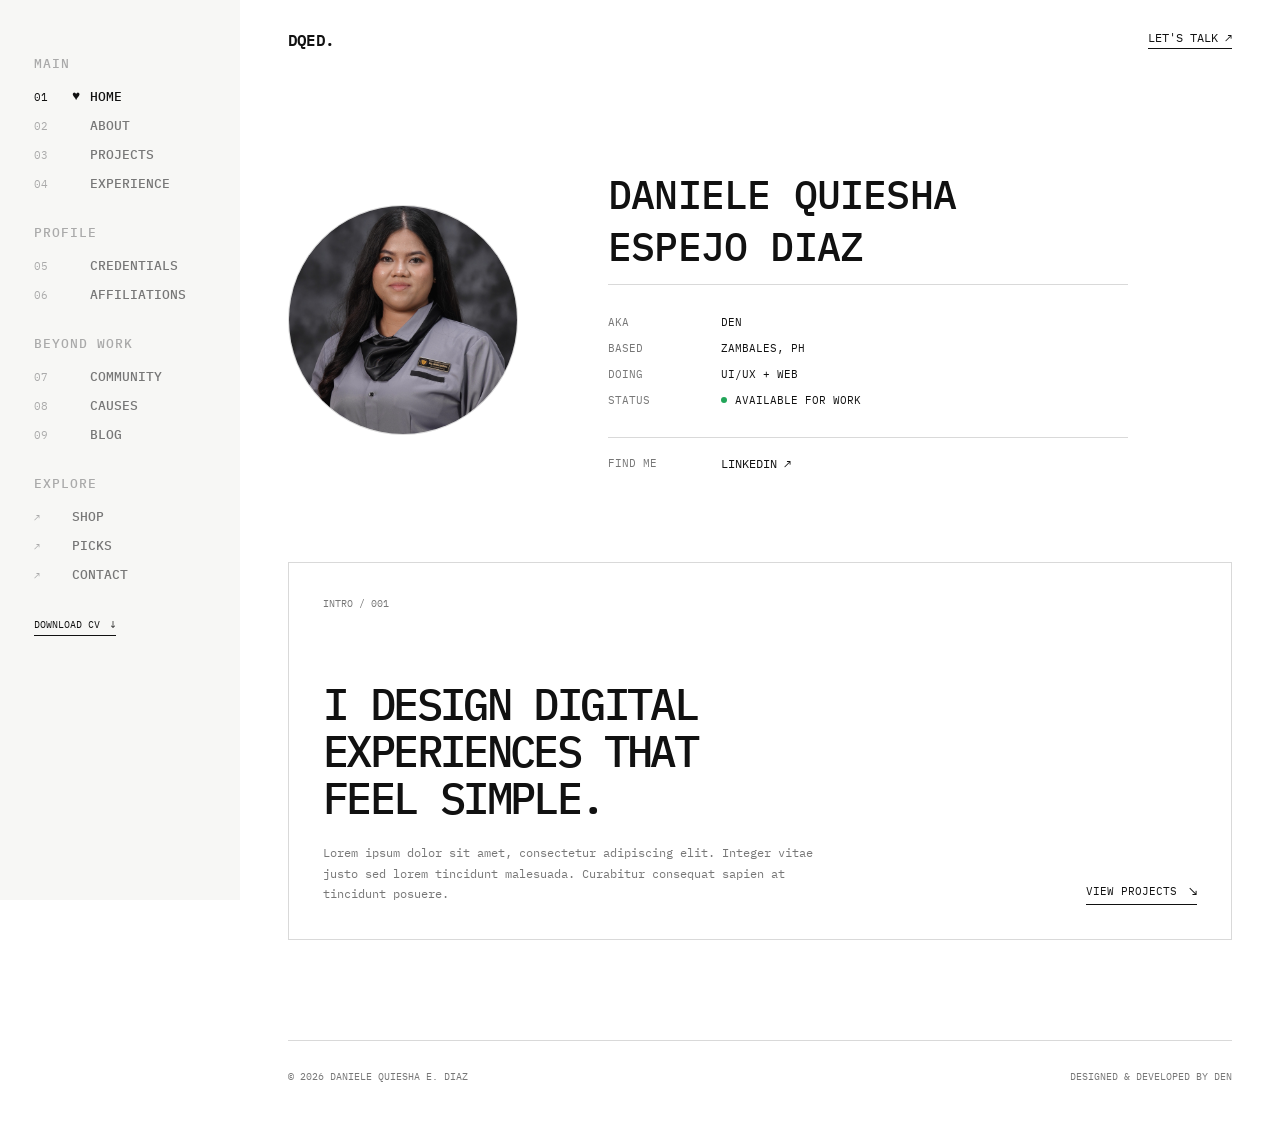
==== index.html @ 9a155a20 "Add new pages, files, and update about/index/style" ====
<!DOCTYPE html>
<html lang="en">
<head>
  <meta charset="UTF-8">
  <meta name="viewport" content="width=device-width, initial-scale=1.0">

  <meta
    name="description"
    content="Portfolio of Daniele Quiesha E. Diaz, UI/UX Designer and Web Developer."
  >

  <title>Daniele Quiesha E. Diaz | Portfolio</title>
  
  <link rel="preconnect" href="https://fonts.googleapis.com">
  <link rel="preconnect" href="https://fonts.gstatic.com" crossorigin>

  <link
    href="https://fonts.googleapis.com/css2?family=IBM+Plex+Mono:wght@400;500;600&display=swap"
    rel="stylesheet"
  >

  <link rel="stylesheet" href="style.css">
</head>

<body>

  <div class="portfolio-layout">

    <!--Sidebar-->

   <aside class="sidebar" id="sidebar">   

      <nav class="sidebar-nav">

  <!-- MAIN -->
  <div class="nav-group">

    <span class="nav-group-title">MAIN</span>

    <a href="index.html" class="sidebar-link active">
      <span class="nav-number">01</span>
      <span class="nav-line"></span>
      <span class="nav-label">HOME</span>
    </a>

    <a href="about.html" class="sidebar-link">
      <span class="nav-number">02</span>
      <span class="nav-line"></span>
      <span class="nav-label">ABOUT</span>
    </a>

    <a href="projects.html" class="sidebar-link">
      <span class="nav-number">03</span>
      <span class="nav-line"></span>
      <span class="nav-label">PROJECTS</span>
    </a>

    <a href="experience.html" class="sidebar-link">
      <span class="nav-number">04</span>
      <span class="nav-line"></span>
      <span class="nav-label">EXPERIENCE</span>
    </a>

  </div>

  <!-- PROFILE -->
  <div class="nav-group">

    <span class="nav-group-title">PROFILE</span>

    <a href="credentials.html" class="sidebar-link">
      <span class="nav-number">05</span>
      <span class="nav-line"></span>
      <span class="nav-label">CREDENTIALS</span>
    </a>

    <a href="affiliations.html" class="sidebar-link">
      <span class="nav-number">06</span>
      <span class="nav-line"></span>
      <span class="nav-label">AFFILIATIONS</span>
    </a>

  </div>


  <!-- BEYOND WORK -->
  <div class="nav-group">

    <span class="nav-group-title">BEYOND WORK</span>

    <a href="community.html" class="sidebar-link">
      <span class="nav-number">07</span>
      <span class="nav-line"></span>
      <span class="nav-label">COMMUNITY</span>
    </a>

    <a href="causes.html" class="sidebar-link">
      <span class="nav-number">08</span>
      <span class="nav-line"></span>
      <span class="nav-label">CAUSES</span>
    </a>

    <a href="blog.html" class="sidebar-link">
      <span class="nav-number">09</span>
      <span class="nav-line"></span>
      <span class="nav-label">BLOG</span>
    </a>

  </div>


  <!-- EXPLORE -->
  <div class="nav-group">

    <span class="nav-group-title">EXPLORE</span>

    <a href="shop.html" class="sidebar-link explore-link">
      <span class="nav-arrow">↗</span>
      <span class="nav-label">SHOP</span>
    </a>

    <a href="#" class="sidebar-link explore-link">
      <span class="nav-arrow">↗</span>
      <span class="nav-label">PICKS</span>
    </a>

    <a href="contact.html" class="sidebar-link explore-link">
      <span class="nav-arrow">↗</span>
      <span class="nav-label">CONTACT</span>
    </a>

  </div>

</nav>
      <!-- DOWNLOAD CV BUTTON -->

      <a
  href="files/daniele-diaz-cv.pdf"
  class="sidebar-cv-button"
  download
>
  DOWNLOAD CV
  <span aria-hidden="true">↓</span>
</a>


    </aside>

<!--Main Area-->

    <div class="main-area">

<!--Topbar-->

      <header class="topbar">

  <a href="index.html" class="brand">
    DQED.
  </a>

  <div class="topbar-actions">

    <button
      class="menu-button"
      type="button"
      aria-expanded="false"
      aria-controls="sidebar"
    >
      MENU
    </button>

    <a href="contact.html" class="topbar-cta">
      LET'S TALK ↗
    </a>

  </div>

</header>

<!--Page COntent-->
      <main class="page-content">

<!--Profile Section-->

        <section class="profile-section">


          <!-- PHOTO -->

          <div class="profile-photo">
            <img
              src="./images/displayPhoto.JPG"
              alt="Portrait of Daniele Quiesha E. Diaz"
            >
          </div>


          <!-- INFORMATION -->

          <div class="profile-info">

            <h1 class="profile-name">
              DANIELE QUIESHA <br>
              ESPEJO DIAZ
            </h1>


            <div class="info-list">

              <div class="info-row">
                <span class="info-label">AKA</span>
                <span class="info-value">DEN</span>
              </div>

              <div class="info-row">
                <span class="info-label">BASED</span>
                <span class="info-value">ZAMBALES, PH</span>
              </div>

              <div class="info-row">
                <span class="info-label">DOING</span>
                <span class="info-value">UI/UX + WEB</span>
              </div>

              <div class="info-row">
                <span class="info-label">STATUS</span>

                <span class="info-value status">
                  <span class="status-dot"></span>
                  AVAILABLE FOR WORK
                </span>
              </div>

            </div>


            <!-- SOCIAL -->

            <div class="social-row">

              <span class="info-label">
                FIND ME
              </span>

              <a
                href="#"
                class="social-link"
                target="_blank"
                rel="noopener noreferrer"
              >
                LINKEDIN ↗
              </a>

            </div>

          </div>

        </section>


<!--Main Info COntent-->

        <section class="content-card">

          <span class="content-label">
            INTRO / 001
          </span>

          <div class="intro-content">

            <h2 class="intro-heading">
              I DESIGN DIGITAL<br>
              EXPERIENCES THAT<br>
              FEEL SIMPLE.
            </h2>

            <p class="intro-description">
              Lorem ipsum dolor sit amet, consectetur adipiscing elit.
              Integer vitae justo sed lorem tincidunt malesuada.
              Curabitur consequat sapien at tincidunt posuere.
            </p>

          </div>

          <a href="#" class="intro-link">
            VIEW PROJECTS
            <span class="intro-arrow">↘</span>
          </a>

        </section>

      </main>

<!--Footer-->

      <footer class="site-footer">

        <p>
          © <span id="year"></span>
          DANIELE QUIESHA E. DIAZ
        </p>

        <p>
          DESIGNED &amp; DEVELOPED BY DEN
        </p>

      </footer>

    </div>

  </div>

  <script src="script.js"></script>

</body>
</html>
---- style.css ----
* {
  margin: 0;
  padding: 0;
  box-sizing: border-box;
}

html {
  scroll-behavior: smooth;
}

body {
  min-height: 100vh;

  font-family: "IBM Plex Mono", monospace;

  background: #ffffff;
  color: #111111;
}

a {
  color: inherit;
  text-decoration: none;
}

img {
  display: block;
  max-width: 100%;
}


/* =========================
   VARIABLES
========================= */

:root {
  --bg: #ffffff;
  --sidebar-bg: #f7f7f5;

  --text: #111111;
  --muted: #777777;

  --line: #d9d9d9;
  --soft: #f5f5f5;

  --status-green: #22a559;

  --sidebar-width: 240px;
  --topbar-height: 78px;
}

/* =========================
   MAIN LAYOUT
========================= */

.portfolio-layout {
  min-height: 100vh;

  display: grid;

  grid-template-columns:
    var(--sidebar-width)
    minmax(0, 1fr);
}


/* =========================
   SIDEBAR
========================= */

.sidebar {
  position: fixed;

  top: 0;
  left: 0;

  width: var(--sidebar-width);
  height: 100vh;

  padding: 55px 34px;

  background: var(--sidebar-bg);
  border-right: 0;

  overflow-y: auto;
}


/* =========================
   SIDEBAR NAV
========================= */

.sidebar-nav {
  width: 100%;

  display: flex;
  flex-direction: column;

  gap: 32px;
}


/* =========================
   NAV GROUPS
========================= */

.nav-group {
  display: flex;
  flex-direction: column;

  gap: 12px;
}

.nav-group-title {
  margin-bottom: 4px;

  font-size: 0.80rem;
  font-weight: 500;

  color: #aaaaaa;

  letter-spacing: 0.08em;
}


/* =========================
   EXPLORE LINKS
========================= */

.explore-link {
  grid-template-columns: 28px 1fr;
}

.explore-link:hover {
  grid-template-columns: 28px 1fr;
}

.nav-arrow {
  font-size: 0.65rem;

  color: #aaaaaa;

  transition:
    color 0.2s ease,
    transform 0.2s ease;
}

.explore-link:hover .nav-arrow {
  color: var(--text);

  transform: translate(2px, -2px);
}


.sidebar-link {
  display: grid;
  grid-template-columns: 28px 8px 1fr;
  align-items: center;
  gap: 10px;

  font-size: 0.72rem;
  color: var(--muted);

  transition:
    color 0.25s ease,
    grid-template-columns 0.25s ease;
}

.nav-label {
  font-size: 0.80rem;
  font-weight: 500;
}


.nav-number {
  font-size: 0.70rem;

  color: #aaaaaa;
}


.nav-line {
  width: 8px;
  height: 8px;

  display: flex;
  align-items: center;
  justify-content: center;

  color: transparent;

  transform: none;

  transition:
    color 0.2s ease,
    transform 0.2s ease;
}

.nav-line::before {
  content: "♥";

  font-size: 0.55rem;
  line-height: 1;
  transform: translateY(-1px);
}

.sidebar-link:hover,
.sidebar-link.active {
  color: var(--text);
}


.sidebar-link:hover,
.sidebar-link.active {
  grid-template-columns:
    28px
    8px
    1fr;
}


.sidebar-link:hover .nav-line,
.sidebar-link.active .nav-line {
  width: 8px;

  color: var(--text);
  background: transparent;

  transform: scale(1.525);
}


.sidebar-link.active .nav-number {
  color: var(--text);
}


/* =========================
   MAIN AREA
========================= */

.main-area {
  grid-column: 2;

  min-width: 0;
}


/* =========================
   TOP BAR
========================= */

.topbar {
  position: sticky;

  top: 0;
  z-index: 100;

  height: var(--topbar-height);

  display: flex;

  align-items: center;
  justify-content: space-between;

  padding: 0 48px;

  background: rgba(255, 255, 255, 0.96);

  border-bottom: 0;

  backdrop-filter: blur(10px);
}


/* =========================
   BRAND
========================= */

.brand {
  font-size: 1rem;

  font-weight: 600;

  letter-spacing: -0.05em;
}


/* =========================
   TOP CTA
========================= */

.topbar-cta {
  padding-bottom: 3px;

  font-size: 0.72rem;

  border-bottom: 1px solid var(--text);

  transition: opacity 0.2s ease;
}


.topbar-cta:hover {
  opacity: 0.5;
}


/* =========================
   PAGE CONTENT
========================= */

.page-content {
  width: min(100% - 96px, 1050px);

  margin: 0 auto;

  padding: 90px 0 100px;
}


/* =========================
   PROFILE SECTION
========================= */

.profile-section {
  display: grid;

  grid-template-columns:
    240px
    minmax(0, 520px);

  align-items: center;

  gap: 80px;
  margin-bottom: 90px;
}

/* =========================
   PROFILE PHOTO
========================= */

.profile-photo {
  width: 230px;

  aspect-ratio: 1 / 1;

  overflow: hidden;

  border-radius: 50%;

  border: 1px solid var(--line);

  background: var(--soft);
}


.profile-photo img {
   width: 100%;
  height: 100%;

  object-fit: cover;
  object-position: center 17%;

  transform: scale(1.40);
  transform-origin: center 8%;

  display: block;
}


/* =========================
   PROFILE INFO
========================= */

.profile-info {
  width: 100%;
}


.profile-name {
  margin-bottom: 30px;

  padding-bottom: 12px;

  font-size: 2.5rem;

  font-weight: 500;

  letter-spacing: -0.02em;

  border-bottom: 1px solid var(--line);
}


/* =========================
   INFORMATION ROWS
========================= */

.info-list {
  display: flex;
  flex-direction: column;

  gap: 12px;
}


.info-row {
  display: grid;

  grid-template-columns: 95px 1fr;

  align-items: center;

  gap: 18px;
}


.info-label {
  font-size: 0.70rem;

  color: var(--muted);
}


.info-value {
  font-size: 0.70rem;

  color: var(--text);
}


/* =========================
   STATUS
========================= */

.status {
  display: inline-flex;

  align-items: center;

  gap: 8px;
}


.status-dot {
  width: 6px;
  height: 6px;

  flex-shrink: 0;

  border-radius: 50%;

  background: var(--status-green);
}


/* =========================
   SOCIAL
========================= */

.social-row {
  display: grid;

  grid-template-columns: 95px 1fr;

  gap: 18px;

  margin-top: 30px;

  padding-top: 18px;

  border-top: 1px solid var(--line);
}


.social-link {
  width: fit-content;

  font-size: 0.72rem;

  border-bottom: 1px solid transparent;

  transition:
    opacity 0.2s ease,
    border-color 0.2s ease;
}


.social-link:hover {
  opacity: 0.55;

  border-color: var(--text);
}


/* =========================
   MAIN CONTENT CARD
========================= */

.content-card {
  position: relative;

  min-height: 360px;

  display: flex;
  flex-direction: column;

  padding: 34px;

  border: 1px solid var(--line);
}


/* CARD LABEL */

.content-label {
  display: inline-block;

  margin-bottom: 70px;

  font-size: 0.62rem;

  color: var(--muted);
}


/* INTRO CONTENT */

.intro-content {
  max-width: 720px;
}

.intro-heading {
  max-width: 680px;

  margin-bottom: 22px;

  font-size: clamp(2rem, 3.4vw, 3.2rem);
  font-weight: 500;

  line-height: 1.08;
  letter-spacing: -0.06em;
}

.intro-description {
  max-width: 520px;

  font-size: 0.72rem;
  line-height: 1.8;

  color: var(--muted);
}


/* INTRO LINK */

.intro-link {
  position: absolute;

  right: 34px;
  bottom: 34px;

  display: inline-flex;
  align-items: center;

  gap: 12px;

  padding-bottom: 4px;

  font-size: 0.7rem;

  border-bottom: 1px solid var(--text);
}

.intro-arrow {
  display: inline-block;

  font-size: 0.9rem;

  transition: transform 0.25s ease;
}

.intro-link:hover .intro-arrow {
  transform: translate(4px, 4px);
}
/* =========================
   TOPBAR ACTIONS
========================= */

.topbar-actions {
  display: flex;
  align-items: center;
  gap: 24px;
}

.menu-button {
  display: none;

  padding: 0;

  font-family: inherit;
  font-size: 0.68rem;

  color: var(--text);
  background: transparent;

  border: 0;
  border-bottom: 1px solid var(--text);

  cursor: pointer;
}
/* =========================
   FOOTER
========================= */

.site-footer {
  width: min(100% - 96px, 1050px);

  display: flex;
  align-items: center;
  justify-content: space-between;

  gap: 30px;

  margin: 0 auto;
  padding: 28px 0 40px;

  font-size: 0.6rem;
  line-height: 1.6;

  color: var(--muted);

  border-top: 1px solid var(--line);
}
/* =========================
   SIDEBAR CV LINK
========================= */

.sidebar-cv-button {
  width: fit-content;

  display: inline-flex;
  align-items: center;

  gap: 10px;

  margin-top: 35px;
  padding-bottom: 4px;

  font-size: 0.62rem;

  color: var(--text);

  border-bottom: 1px solid var(--text);
}

.sidebar-cv-button span {
  display: inline-block;

  transition: transform 0.2s ease;
}

.sidebar-cv-button:hover span {
  transform: translateY(3px);
}

/* =========================
   TABLET
========================= */

@media (max-width: 1000px) {

  :root {
    --sidebar-width: 190px;
  }

  .sidebar {
    padding: 40px 24px;
  }

  .page-content {
    width: min(100% - 60px, 900px);
  }

  .profile-section {
    grid-template-columns:
      190px
      minmax(0, 1fr);

    gap: 50px;
  }

  .profile-photo {
    width: 190px;
  }

}


/* =========================
   MOBILE
========================= */

@media (max-width: 760px) {

  .portfolio-layout {
    display: block;
  }

  .main-area {
    width: 100%;
  }
.sidebar-cv-button {
  margin-top: 30px;

  padding: 8px 0 5px;

  font-size: 0.68rem;
}
  /* TOP BAR */

  .topbar {
    position: sticky;

    top: 0;
    z-index: 300;

    height: 64px;

    padding: 0 5%;

    background: rgba(255, 255, 255, 0.96);
  }

  .menu-button {
    display: block;
  }


  /* MOBILE SIDEBAR */

  .sidebar {
    position: fixed;

    top: 64px;
    left: 0;
    z-index: 200;

    width: 100%;
    height: calc(100vh - 64px);

    padding: 35px 5% 60px;

    overflow-y: auto;

    background: var(--sidebar-bg);

    border-top: 0;

    transform: translateX(-100%);
    visibility: hidden;

    transition:
      transform 0.3s ease,
      visibility 0.3s ease;
  }

  .sidebar.menu-open {
    transform: translateX(0);
    visibility: visible;
  }

  .sidebar-nav {
    flex-direction: column;

    gap: 30px;
  }

  .nav-group {
    gap: 13px;
  }

  .sidebar-link {
    display: grid;

    grid-template-columns: 28px 8px 1fr;

    font-size: 0.7rem;
  }

  .sidebar-link:hover,
  .sidebar-link.active {
    grid-template-columns: 28px 8px 1fr;
  }

  .nav-number,
  .nav-line {
    display: flex;
  }

  .explore-link,
  .explore-link:hover,
  .explore-link.active {
    grid-template-columns: 28px 1fr;
  }


  /* PAGE CONTENT */

  .page-content {
    width: 90%;

    padding: 55px 0 70px;
  }


  /* PROFILE */

  .profile-section {
    display: flex;
    flex-direction: column;
    align-items: flex-start;

    gap: 38px;

    margin-bottom: 60px;
  }

  .profile-photo {
    width: 180px;
  }

  .profile-info {
    max-width: 520px;
  }

  .profile-name {
    font-size: clamp(1.8rem, 8vw, 2.5rem);
  }


  /* CONTENT CARD */

  .content-card {
    min-height: 470px;

    padding: 25px;
  }

  .content-label {
    margin-bottom: 55px;
  }

  .intro-heading {
    font-size: clamp(1.8rem, 9vw, 2.7rem);
  }

  .intro-description {
    max-width: 100%;
  }

  .intro-link {
    right: 25px;
    bottom: 25px;
  }


  /* FOOTER */

  .site-footer {
    width: 90%;

    flex-direction: column;
    align-items: flex-start;

    gap: 8px;

    padding: 24px 0 35px;
  }

}


/* =========================
   SMALL MOBILE
========================= */

@media (max-width: 440px) {

  .topbar-actions {
    gap: 14px;
  }

  .topbar-cta,
  .menu-button {
    font-size: 0.62rem;
  }

  .profile-photo {
    width: 155px;
  }

  .info-row,
  .social-row {
    grid-template-columns: 78px 1fr;

    gap: 12px;
  }

  .info-value,
  .social-link {
    font-size: 0.66rem;
  }

  .intro-heading {
    font-size: 1.8rem;
  }

}
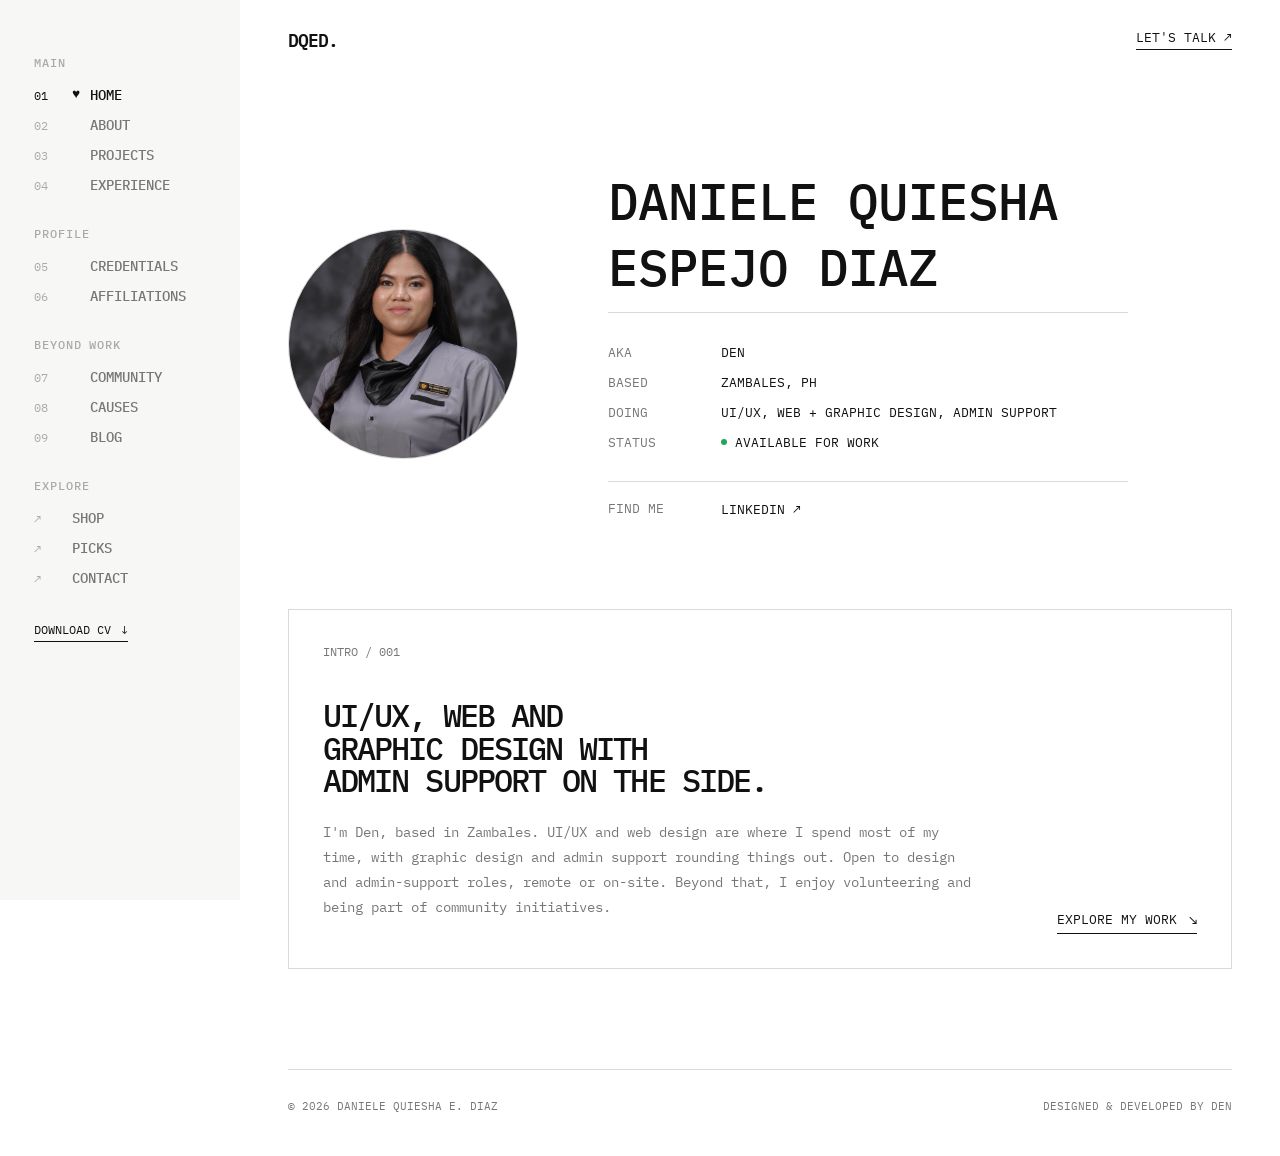
==== commit c25b6853: "Add new pages, files, and update about/index/style" ====
--- a/index.html
+++ b/index.html
@@ -1,206 +1,274 @@
 <!DOCTYPE html>
 <html lang="en">
+
 <head>
+
   <meta charset="UTF-8">
-  <meta name="viewport" content="width=device-width, initial-scale=1.0">
+
+  <meta
+    name="viewport"
+    content="width=device-width, initial-scale=1.0"
+  >
 
   <meta
     name="description"
-    content="Portfolio of Daniele Quiesha E. Diaz, UI/UX Designer and Web Developer."
+    content="Portfolio of Daniele Quiesha E. Diaz, a creative and detail-oriented professional focused on design, editing, digital content, and administrative support."
   >
 
   <title>Daniele Quiesha E. Diaz | Portfolio</title>
-  
+
+
+  <!-- GOOGLE FONT -->
+
   <link rel="preconnect" href="https://fonts.googleapis.com">
-  <link rel="preconnect" href="https://fonts.gstatic.com" crossorigin>
+
+  <link
+    rel="preconnect"
+    href="https://fonts.gstatic.com"
+    crossorigin
+  >
 
   <link
     href="https://fonts.googleapis.com/css2?family=IBM+Plex+Mono:wght@400;500;600&display=swap"
     rel="stylesheet"
   >
 
+
+  <!-- STYLESHEET -->
+
   <link rel="stylesheet" href="style.css">
+
 </head>
 
+
 <body>
 
   <div class="portfolio-layout">
 
-    <!--Sidebar-->
-
-   <aside class="sidebar" id="sidebar">   
+
+    <!-- =========================
+         SIDEBAR
+    ========================== -->
+
+    <aside class="sidebar" id="sidebar">
 
       <nav class="sidebar-nav">
 
-  <!-- MAIN -->
-  <div class="nav-group">
-
-    <span class="nav-group-title">MAIN</span>
-
-    <a href="index.html" class="sidebar-link active">
-      <span class="nav-number">01</span>
-      <span class="nav-line"></span>
-      <span class="nav-label">HOME</span>
-    </a>
-
-    <a href="about.html" class="sidebar-link">
-      <span class="nav-number">02</span>
-      <span class="nav-line"></span>
-      <span class="nav-label">ABOUT</span>
-    </a>
-
-    <a href="projects.html" class="sidebar-link">
-      <span class="nav-number">03</span>
-      <span class="nav-line"></span>
-      <span class="nav-label">PROJECTS</span>
-    </a>
-
-    <a href="experience.html" class="sidebar-link">
-      <span class="nav-number">04</span>
-      <span class="nav-line"></span>
-      <span class="nav-label">EXPERIENCE</span>
-    </a>
-
-  </div>
-
-  <!-- PROFILE -->
-  <div class="nav-group">
-
-    <span class="nav-group-title">PROFILE</span>
-
-    <a href="credentials.html" class="sidebar-link">
-      <span class="nav-number">05</span>
-      <span class="nav-line"></span>
-      <span class="nav-label">CREDENTIALS</span>
-    </a>
-
-    <a href="affiliations.html" class="sidebar-link">
-      <span class="nav-number">06</span>
-      <span class="nav-line"></span>
-      <span class="nav-label">AFFILIATIONS</span>
-    </a>
-
-  </div>
-
-
-  <!-- BEYOND WORK -->
-  <div class="nav-group">
-
-    <span class="nav-group-title">BEYOND WORK</span>
-
-    <a href="community.html" class="sidebar-link">
-      <span class="nav-number">07</span>
-      <span class="nav-line"></span>
-      <span class="nav-label">COMMUNITY</span>
-    </a>
-
-    <a href="causes.html" class="sidebar-link">
-      <span class="nav-number">08</span>
-      <span class="nav-line"></span>
-      <span class="nav-label">CAUSES</span>
-    </a>
-
-    <a href="blog.html" class="sidebar-link">
-      <span class="nav-number">09</span>
-      <span class="nav-line"></span>
-      <span class="nav-label">BLOG</span>
-    </a>
-
-  </div>
-
-
-  <!-- EXPLORE -->
-  <div class="nav-group">
-
-    <span class="nav-group-title">EXPLORE</span>
-
-    <a href="shop.html" class="sidebar-link explore-link">
-      <span class="nav-arrow">↗</span>
-      <span class="nav-label">SHOP</span>
-    </a>
-
-    <a href="#" class="sidebar-link explore-link">
-      <span class="nav-arrow">↗</span>
-      <span class="nav-label">PICKS</span>
-    </a>
-
-    <a href="contact.html" class="sidebar-link explore-link">
-      <span class="nav-arrow">↗</span>
-      <span class="nav-label">CONTACT</span>
-    </a>
-
-  </div>
-
-</nav>
-      <!-- DOWNLOAD CV BUTTON -->
+
+        <!-- MAIN -->
+
+        <div class="nav-group">
+
+          <span class="nav-group-title">
+            MAIN
+          </span>
+
+          <a
+            href="index.html"
+            class="sidebar-link active"
+            aria-current="page"
+          >
+            <span class="nav-number">01</span>
+            <span class="nav-line"></span>
+            <span class="nav-label">HOME</span>
+          </a>
+
+          <a href="about.html" class="sidebar-link">
+            <span class="nav-number">02</span>
+            <span class="nav-line"></span>
+            <span class="nav-label">ABOUT</span>
+          </a>
+
+          <a href="projects.html" class="sidebar-link">
+            <span class="nav-number">03</span>
+            <span class="nav-line"></span>
+            <span class="nav-label">PROJECTS</span>
+          </a>
+
+          <a href="experience.html" class="sidebar-link">
+            <span class="nav-number">04</span>
+            <span class="nav-line"></span>
+            <span class="nav-label">EXPERIENCE</span>
+          </a>
+
+        </div>
+
+
+        <!-- PROFILE -->
+
+        <div class="nav-group">
+
+          <span class="nav-group-title">
+            PROFILE
+          </span>
+
+          <a href="credentials.html" class="sidebar-link">
+            <span class="nav-number">05</span>
+            <span class="nav-line"></span>
+            <span class="nav-label">CREDENTIALS</span>
+          </a>
+
+          <a href="affiliations.html" class="sidebar-link">
+            <span class="nav-number">06</span>
+            <span class="nav-line"></span>
+            <span class="nav-label">AFFILIATIONS</span>
+          </a>
+
+        </div>
+
+
+        <!-- BEYOND WORK -->
+
+        <div class="nav-group">
+
+          <span class="nav-group-title">
+            BEYOND WORK
+          </span>
+
+          <a href="community.html" class="sidebar-link">
+            <span class="nav-number">07</span>
+            <span class="nav-line"></span>
+            <span class="nav-label">COMMUNITY</span>
+          </a>
+
+          <a href="causes.html" class="sidebar-link">
+            <span class="nav-number">08</span>
+            <span class="nav-line"></span>
+            <span class="nav-label">CAUSES</span>
+          </a>
+
+          <a href="blog.html" class="sidebar-link">
+            <span class="nav-number">09</span>
+            <span class="nav-line"></span>
+            <span class="nav-label">BLOG</span>
+          </a>
+
+        </div>
+
+
+        <!-- EXPLORE -->
+
+        <div class="nav-group">
+
+          <span class="nav-group-title">
+            EXPLORE
+          </span>
+
+          <a
+            href="shop.html"
+            class="sidebar-link explore-link"
+          >
+            <span class="nav-arrow">↗</span>
+            <span class="nav-label">SHOP</span>
+          </a>
+
+          <a
+            href="picks.html"
+            class="sidebar-link explore-link"
+          >
+            <span class="nav-arrow">↗</span>
+            <span class="nav-label">PICKS</span>
+          </a>
+
+          <a
+            href="contact.html"
+            class="sidebar-link explore-link"
+          >
+            <span class="nav-arrow">↗</span>
+            <span class="nav-label">CONTACT</span>
+          </a>
+
+        </div>
+
+      </nav>
+
+
+      <!-- DOWNLOAD CV -->
 
       <a
-  href="files/daniele-diaz-cv.pdf"
-  class="sidebar-cv-button"
-  download
->
-  DOWNLOAD CV
-  <span aria-hidden="true">↓</span>
-</a>
-
+        href="files/daniele-diaz-cv.pdf"
+        class="sidebar-cv-button"
+        download
+      >
+        DOWNLOAD CV
+        <span aria-hidden="true">↓</span>
+      </a>
 
     </aside>
 
-<!--Main Area-->
+
+    <!-- =========================
+         MAIN AREA
+    ========================== -->
 
     <div class="main-area">
 
-<!--Topbar-->
+
+      <!-- =========================
+           TOPBAR
+      ========================== -->
 
       <header class="topbar">
 
-  <a href="index.html" class="brand">
-    DQED.
-  </a>
-
-  <div class="topbar-actions">
-
-    <button
-      class="menu-button"
-      type="button"
-      aria-expanded="false"
-      aria-controls="sidebar"
-    >
-      MENU
-    </button>
-
-    <a href="contact.html" class="topbar-cta">
-      LET'S TALK ↗
-    </a>
-
-  </div>
-
-</header>
-
-<!--Page COntent-->
+        <a href="index.html" class="brand">
+          DQED.
+        </a>
+
+        <div class="topbar-actions">
+
+          <button
+            class="menu-button"
+            type="button"
+            aria-expanded="false"
+            aria-controls="sidebar"
+          >
+            MENU
+          </button>
+
+          <a
+            href="contact.html"
+            class="topbar-cta"
+          >
+            LET'S TALK ↗
+          </a>
+
+        </div>
+
+      </header>
+
+
+      <!-- =========================
+           PAGE CONTENT
+      ========================== -->
+
       <main class="page-content">
 
-<!--Profile Section-->
+
+        <!-- =========================
+             PROFILE SECTION
+        ========================== -->
 
         <section class="profile-section">
 
 
-          <!-- PHOTO -->
+          <!-- PROFILE PHOTO -->
 
           <div class="profile-photo">
+
             <img
               src="./images/displayPhoto.JPG"
               alt="Portrait of Daniele Quiesha E. Diaz"
             >
+
           </div>
 
 
-          <!-- INFORMATION -->
+          <!-- PROFILE INFORMATION -->
 
           <div class="profile-info">
 
             <h1 class="profile-name">
-              DANIELE QUIESHA <br>
+              DANIELE QUIESHA<br>
               ESPEJO DIAZ
             </h1>
 
@@ -208,33 +276,64 @@
             <div class="info-list">
 
               <div class="info-row">
-                <span class="info-label">AKA</span>
-                <span class="info-value">DEN</span>
+
+                <span class="info-label">
+                  AKA
+                </span>
+
+                <span class="info-value">
+                  DEN
+                </span>
+
               </div>
 
+
               <div class="info-row">
-                <span class="info-label">BASED</span>
-                <span class="info-value">ZAMBALES, PH</span>
+
+                <span class="info-label">
+                  BASED
+                </span>
+
+                <span class="info-value">
+                  ZAMBALES, PH
+                </span>
+
               </div>
 
+
               <div class="info-row">
-                <span class="info-label">DOING</span>
-                <span class="info-value">UI/UX + WEB</span>
+
+                <span class="info-label">
+                  DOING
+                </span>
+
+                <span class="info-value">
+                  UI/UX, WEB + GRAPHIC DESIGN, ADMIN SUPPORT
+                </span>
+
               </div>
 
+
               <div class="info-row">
-                <span class="info-label">STATUS</span>
+
+                <span class="info-label">
+                  STATUS
+                </span>
 
                 <span class="info-value status">
+
                   <span class="status-dot"></span>
+
                   AVAILABLE FOR WORK
-                </span>
+
+                </span>
+
               </div>
 
             </div>
 
 
-            <!-- SOCIAL -->
+            <!-- SOCIAL LINK -->
 
             <div class="social-row">
 
@@ -243,7 +342,7 @@
               </span>
 
               <a
-                href="#"
+                href="https://www.linkedin.com/in/daniele-quiesha-diaz-214017235"
                 class="social-link"
                 target="_blank"
                 rel="noopener noreferrer"
@@ -258,7 +357,9 @@
         </section>
 
 
-<!--Main Info COntent-->
+        <!-- =========================
+             HOMEPAGE INTRODUCTION
+        ========================== -->
 
         <section class="content-card">
 
@@ -266,24 +367,28 @@
             INTRO / 001
           </span>
 
+
           <div class="intro-content">
 
             <h2 class="intro-heading">
-              I DESIGN DIGITAL<br>
-              EXPERIENCES THAT<br>
-              FEEL SIMPLE.
+              UI/UX, WEB AND<br>
+              GRAPHIC DESIGN WITH<br>
+              ADMIN SUPPORT ON THE SIDE.
             </h2>
 
+
             <p class="intro-description">
-              Lorem ipsum dolor sit amet, consectetur adipiscing elit.
-              Integer vitae justo sed lorem tincidunt malesuada.
-              Curabitur consequat sapien at tincidunt posuere.
+              I'm Den, based in Zambales. UI/UX and web design are where I spend most of my time, with graphic design and admin support rounding things out. Open to design and admin-support roles, remote or on-site. Beyond that, I enjoy volunteering and being part of community initiatives.
             </p>
 
           </div>
 
-          <a href="#" class="intro-link">
-            VIEW PROJECTS
+
+          <a
+            href="projects.html"
+            class="intro-link"
+          >
+            EXPLORE MY WORK
             <span class="intro-arrow">↘</span>
           </a>
 
@@ -291,7 +396,10 @@
 
       </main>
 
-<!--Footer-->
+
+      <!-- =========================
+           FOOTER
+      ========================== -->
 
       <footer class="site-footer">
 
@@ -310,7 +418,11 @@
 
   </div>
 
+
+  <!-- JAVASCRIPT -->
+
   <script src="script.js"></script>
 
 </body>
+
 </html>
--- a/style.css
+++ b/style.css
@@ -113,7 +113,7 @@
 .nav-group-title {
   margin-bottom: 4px;
 
-  font-size: 0.80rem;
+  font-size: 0.72rem;
   font-weight: 500;
 
   color: #aaaaaa;
@@ -135,7 +135,7 @@
 }
 
 .nav-arrow {
-  font-size: 0.65rem;
+  font-size: 0.72rem;
 
   color: #aaaaaa;
 
@@ -157,7 +157,7 @@
   align-items: center;
   gap: 10px;
 
-  font-size: 0.72rem;
+  font-size: 0.82rem;
   color: var(--muted);
 
   transition:
@@ -166,13 +166,13 @@
 }
 
 .nav-label {
-  font-size: 0.80rem;
+  font-size: 0.86rem;
   font-weight: 500;
 }
 
 
 .nav-number {
-  font-size: 0.70rem;
+  font-size: 0.76rem;
 
   color: #aaaaaa;
 }
@@ -277,7 +277,7 @@
 ========================= */
 
 .brand {
-  font-size: 1rem;
+  font-size: 1.1rem;
 
   font-weight: 600;
 
@@ -292,7 +292,7 @@
 .topbar-cta {
   padding-bottom: 3px;
 
-  font-size: 0.72rem;
+  font-size: 0.8rem;
 
   border-bottom: 1px solid var(--text);
 
@@ -382,7 +382,7 @@
 
   padding-bottom: 12px;
 
-  font-size: 2.5rem;
+  font-size: clamp(2.6rem, 4vw, 3.2rem);
 
   font-weight: 500;
 
@@ -416,14 +416,14 @@
 
 
 .info-label {
-  font-size: 0.70rem;
+  font-size: 0.8rem;
 
   color: var(--muted);
 }
 
 
 .info-value {
-  font-size: 0.70rem;
+  font-size: 0.84rem;
 
   color: var(--text);
 }
@@ -476,7 +476,7 @@
 .social-link {
   width: fit-content;
 
-  font-size: 0.72rem;
+  font-size: 0.84rem;
 
   border-bottom: 1px solid transparent;
 
@@ -516,9 +516,9 @@
 .content-label {
   display: inline-block;
 
-  margin-bottom: 70px;
-
-  font-size: 0.62rem;
+  margin-bottom: 40px;
+
+  font-size: 0.72rem;
 
   color: var(--muted);
 }
@@ -527,26 +527,26 @@
 /* INTRO CONTENT */
 
 .intro-content {
-  max-width: 720px;
+  max-width: 780px;
 }
 
 .intro-heading {
-  max-width: 680px;
+  max-width: 780px;
 
   margin-bottom: 22px;
 
-  font-size: clamp(2rem, 3.4vw, 3.2rem);
+  font-size: clamp(2.0rem, 2.5vw, 3.0rem);
   font-weight: 500;
 
-  line-height: 1.08;
+  line-height: 1.02;
   letter-spacing: -0.06em;
 }
 
 .intro-description {
-  max-width: 520px;
-
-  font-size: 0.72rem;
-  line-height: 1.8;
+  max-width: 650px;
+
+  font-size: 0.9rem;
+  line-height: 1.75;
 
   color: var(--muted);
 }
@@ -567,7 +567,7 @@
 
   padding-bottom: 4px;
 
-  font-size: 0.7rem;
+  font-size: 0.8rem;
 
   border-bottom: 1px solid var(--text);
 }
@@ -599,7 +599,7 @@
   padding: 0;
 
   font-family: inherit;
-  font-size: 0.68rem;
+  font-size: 0.76rem;
 
   color: var(--text);
   background: transparent;
@@ -625,7 +625,7 @@
   margin: 0 auto;
   padding: 28px 0 40px;
 
-  font-size: 0.6rem;
+  font-size: 0.7rem;
   line-height: 1.6;
 
   color: var(--muted);
@@ -647,7 +647,7 @@
   margin-top: 35px;
   padding-bottom: 4px;
 
-  font-size: 0.62rem;
+  font-size: 0.72rem;
 
   color: var(--text);
 
@@ -715,7 +715,7 @@
 
   padding: 8px 0 5px;
 
-  font-size: 0.68rem;
+  font-size: 0.76rem;
 }
   /* TOP BAR */
 
@@ -852,7 +852,7 @@
   }
 
   .intro-heading {
-    font-size: clamp(1.8rem, 9vw, 2.7rem);
+    font-size: clamp(2.15rem, 9vw, 3rem);
   }
 
   .intro-description {
@@ -893,7 +893,7 @@
 
   .topbar-cta,
   .menu-button {
-    font-size: 0.62rem;
+    font-size: 0.7rem;
   }
 
   .profile-photo {
@@ -909,11 +909,11 @@
 
   .info-value,
   .social-link {
-    font-size: 0.66rem;
+    font-size: 0.78rem;
   }
 
   .intro-heading {
-    font-size: 1.8rem;
-  }
-
-}+    font-size: 2.05rem;
+  }
+
+}
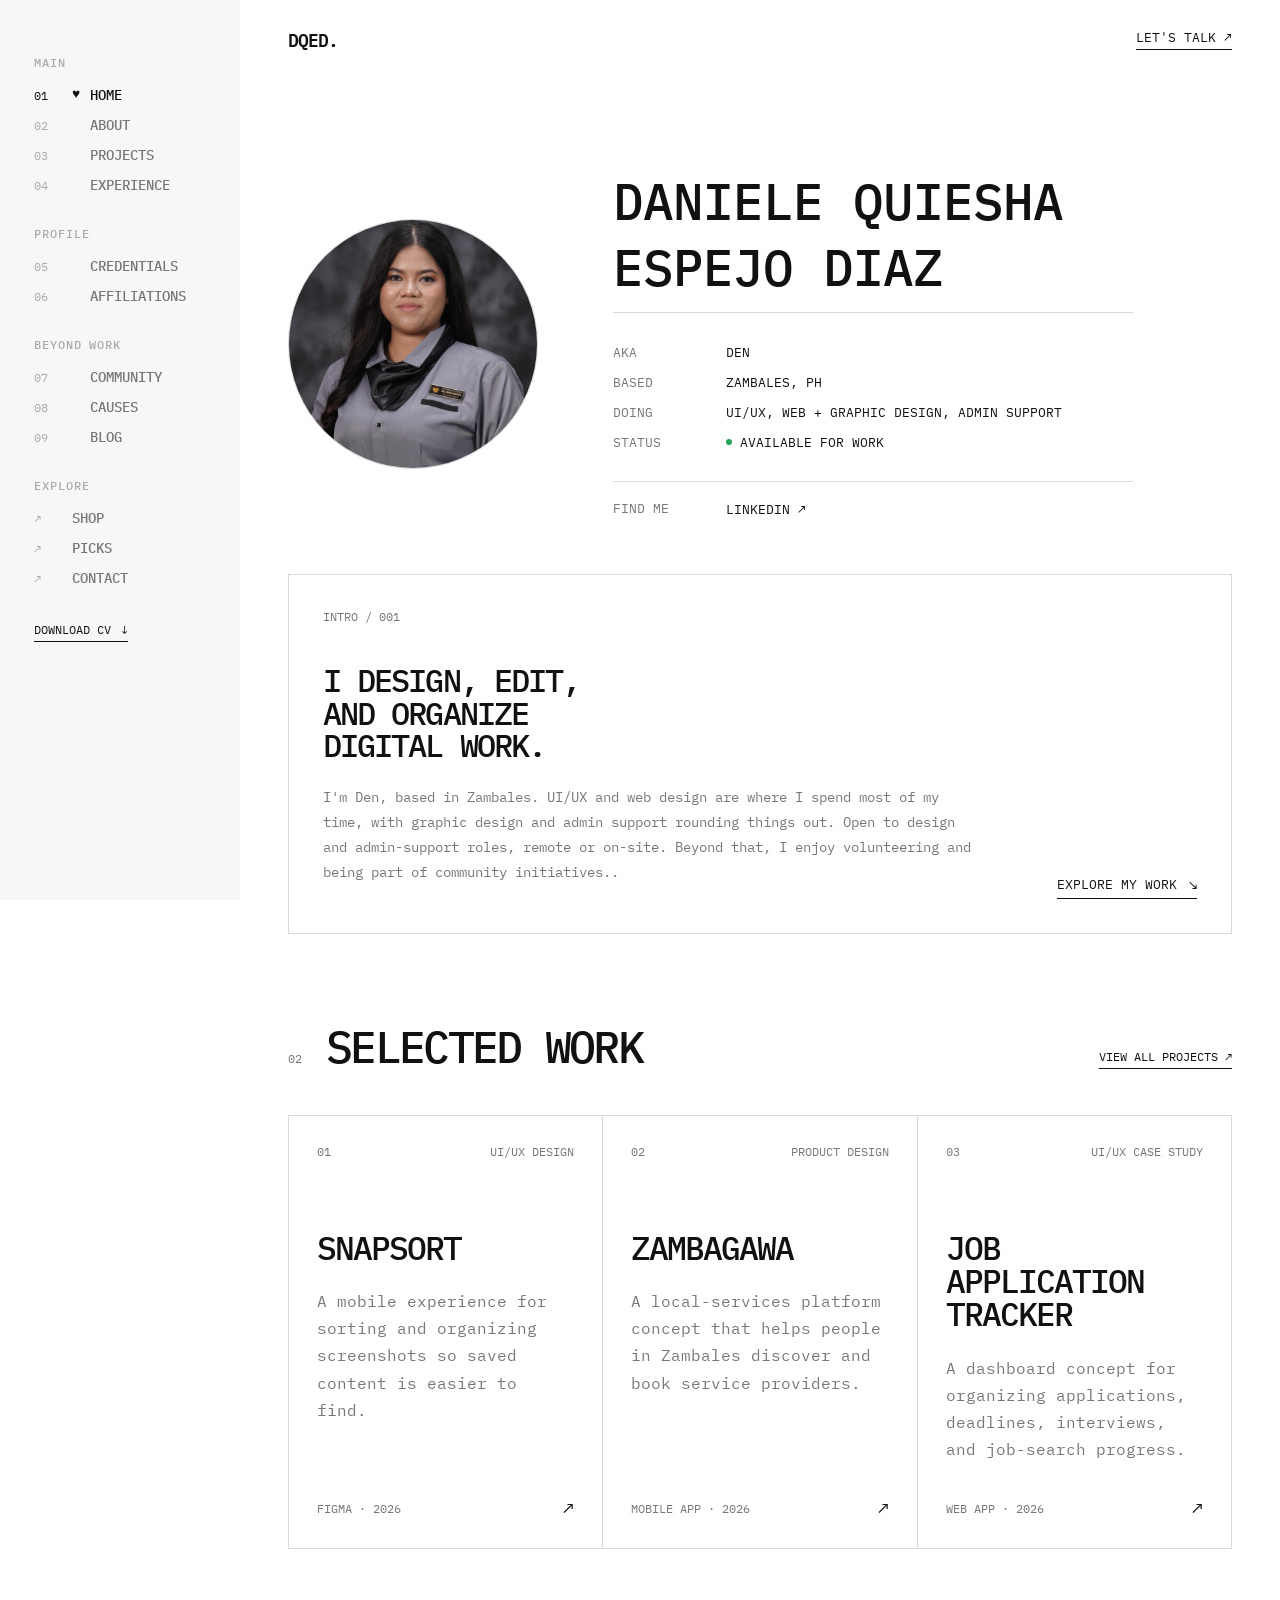
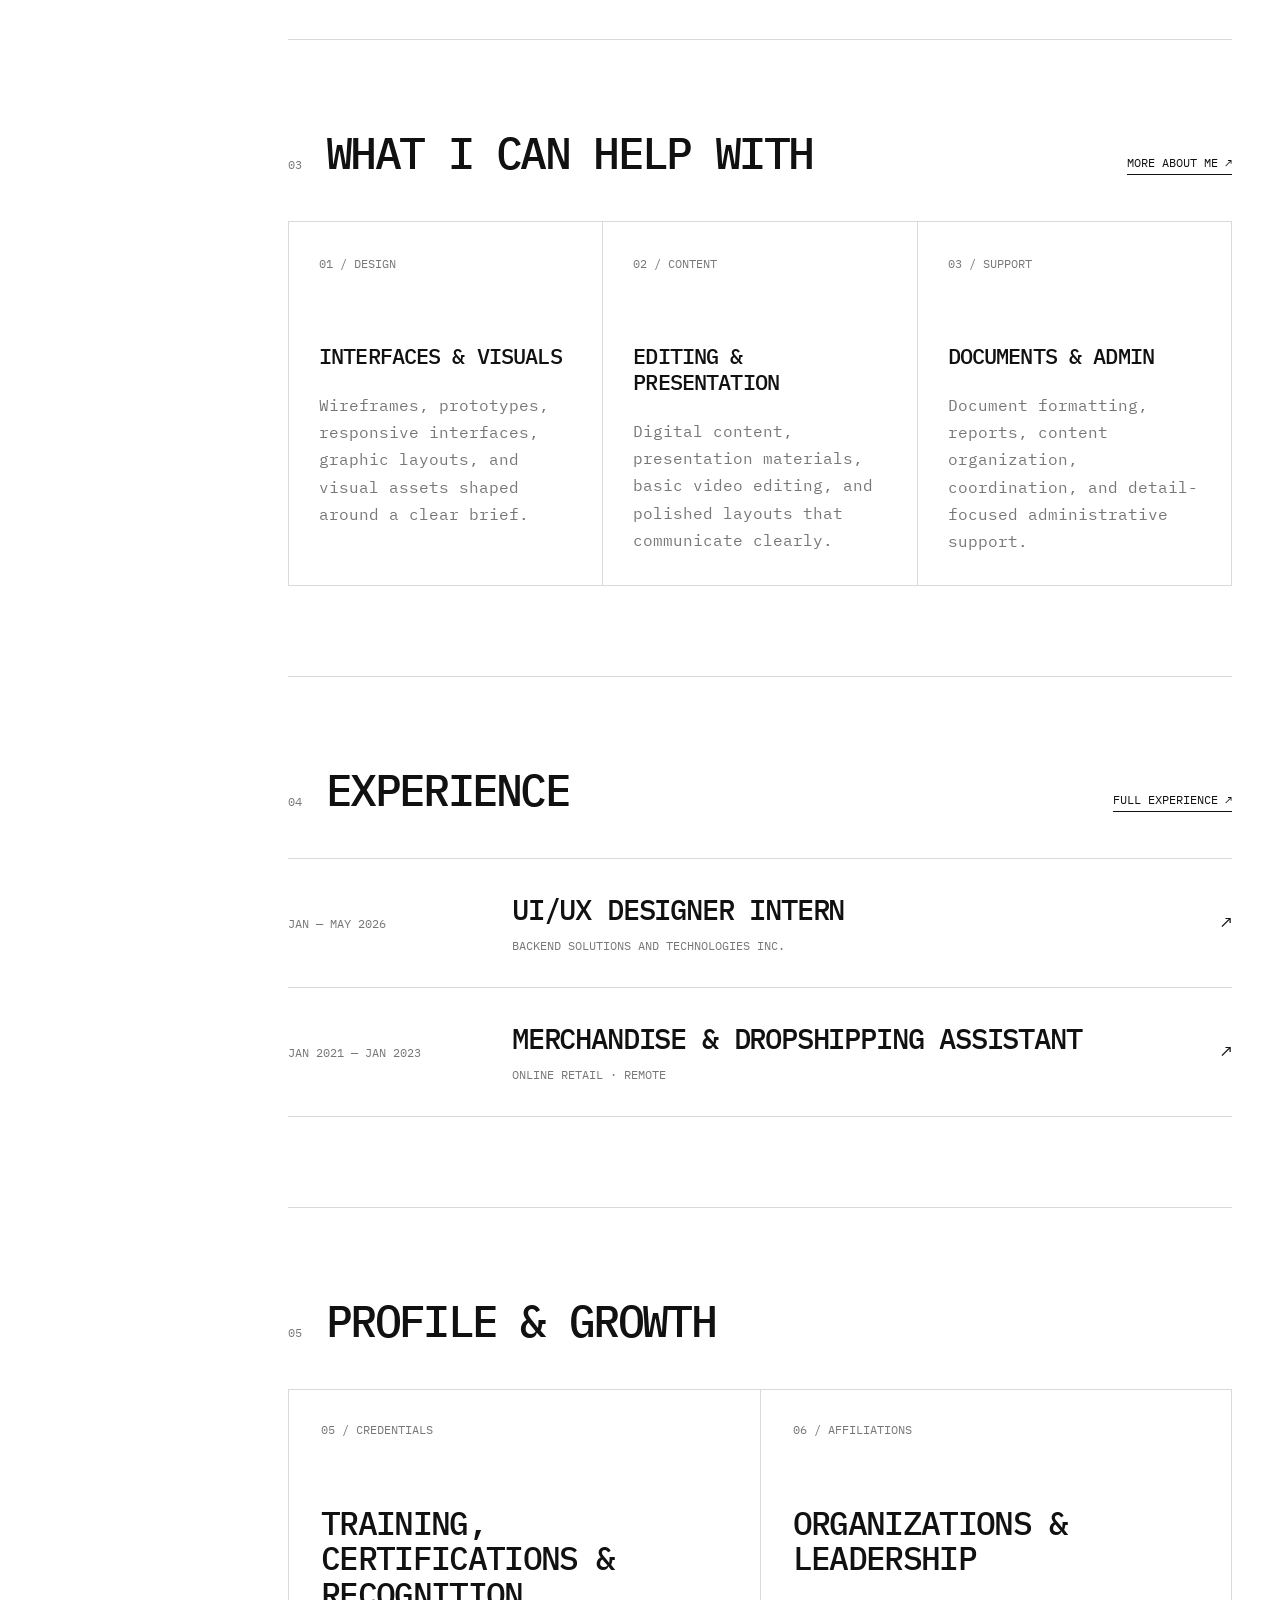
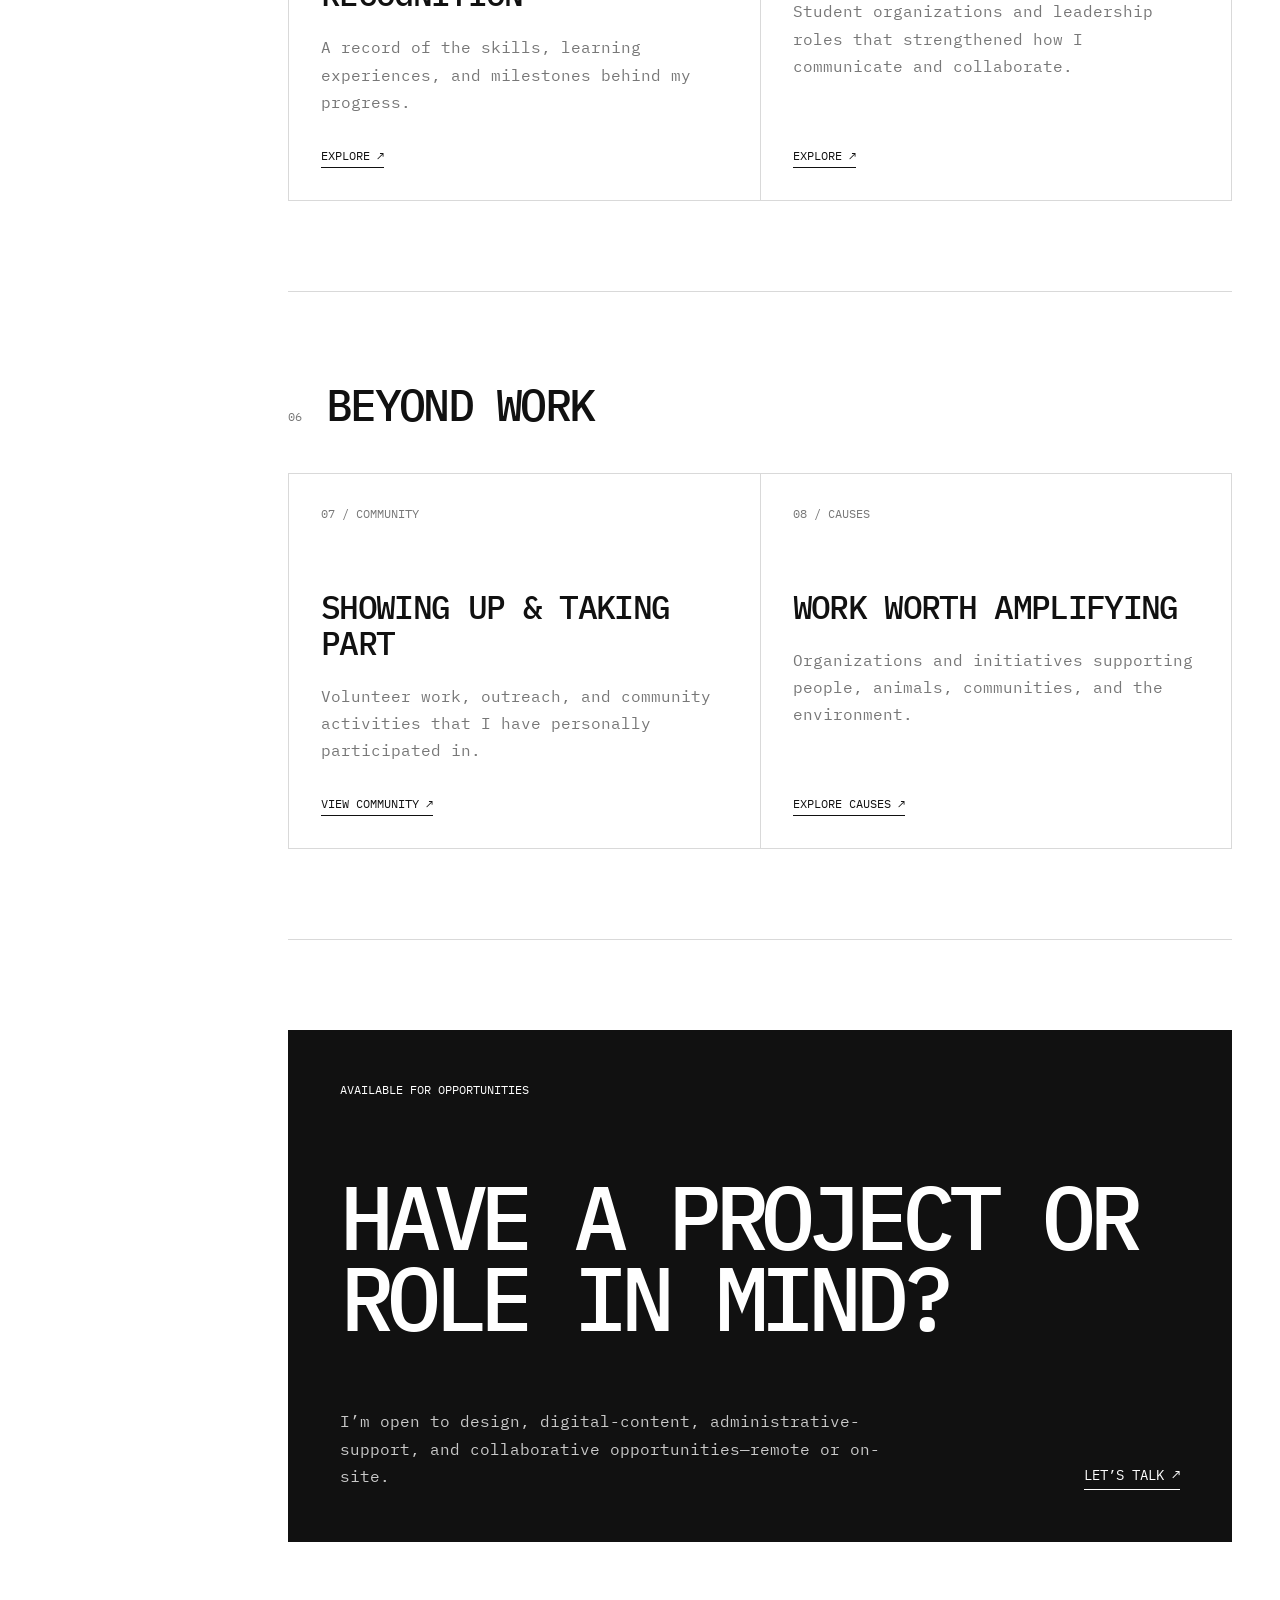
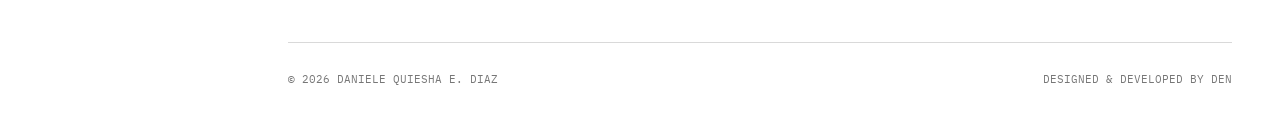
==== commit 8dc92af9: "Add new pages, files, and update about/index/style" ====
--- a/index.html
+++ b/index.html
@@ -37,6 +37,7 @@
   <!-- STYLESHEET -->
 
   <link rel="stylesheet" href="style.css">
+  <link rel="stylesheet" href="home.css">
 
 </head>
 
@@ -241,7 +242,7 @@
            PAGE CONTENT
       ========================== -->
 
-      <main class="page-content">
+      <main class="page-content home-page">
 
 
         <!-- =========================
@@ -371,14 +372,14 @@
           <div class="intro-content">
 
             <h2 class="intro-heading">
-              UI/UX, WEB AND<br>
-              GRAPHIC DESIGN WITH<br>
-              ADMIN SUPPORT ON THE SIDE.
+              I DESIGN, EDIT,<br>
+              AND ORGANIZE<br>
+              DIGITAL WORK.
             </h2>
 
 
             <p class="intro-description">
-              I'm Den, based in Zambales. UI/UX and web design are where I spend most of my time, with graphic design and admin support rounding things out. Open to design and admin-support roles, remote or on-site. Beyond that, I enjoy volunteering and being part of community initiatives.
+              I'm Den, based in Zambales. UI/UX and web design are where I spend most of my time, with graphic design and admin support rounding things out. Open to design and admin-support roles, remote or on-site. Beyond that, I enjoy volunteering and being part of community initiatives..
             </p>
 
           </div>
@@ -394,6 +395,355 @@
 
         </section>
 
+
+        <!-- =========================
+             SELECTED WORK
+        ========================== -->
+
+        <section class="home-section home-work" aria-labelledby="home-work-title">
+
+          <div class="home-section-heading">
+
+            <div>
+              <span class="home-section-number">02</span>
+
+              <h2 id="home-work-title">
+                SELECTED WORK
+              </h2>
+            </div>
+
+            <a href="projects.html" class="home-section-link">
+              VIEW ALL PROJECTS ↗
+            </a>
+
+          </div>
+
+
+          <div class="home-project-grid">
+
+            <a href="projects.html" class="home-project-card">
+
+              <div class="home-card-meta">
+                <span>01</span>
+                <span>UI/UX DESIGN</span>
+              </div>
+
+              <h3>SNAPSORT</h3>
+
+              <p>
+                A mobile experience for sorting and organizing
+                screenshots so saved content is easier to find.
+              </p>
+
+              <div class="home-card-footer">
+                <span>FIGMA · 2026</span>
+                <span aria-hidden="true">↗</span>
+              </div>
+
+            </a>
+
+
+            <a href="projects.html" class="home-project-card">
+
+              <div class="home-card-meta">
+                <span>02</span>
+                <span>PRODUCT DESIGN</span>
+              </div>
+
+              <h3>ZAMBAGAWA</h3>
+
+              <p>
+                A local-services platform concept that helps people
+                in Zambales discover and book service providers.
+              </p>
+
+              <div class="home-card-footer">
+                <span>MOBILE APP · 2026</span>
+                <span aria-hidden="true">↗</span>
+              </div>
+
+            </a>
+
+
+            <a href="projects.html" class="home-project-card">
+
+              <div class="home-card-meta">
+                <span>03</span>
+                <span>UI/UX CASE STUDY</span>
+              </div>
+
+              <h3>JOB APPLICATION TRACKER</h3>
+
+              <p>
+                A dashboard concept for organizing applications,
+                deadlines, interviews, and job-search progress.
+              </p>
+
+              <div class="home-card-footer">
+                <span>WEB APP · 2026</span>
+                <span aria-hidden="true">↗</span>
+              </div>
+
+            </a>
+
+          </div>
+
+        </section>
+
+
+        <!-- =========================
+             CAPABILITIES
+        ========================== -->
+
+        <section class="home-section" aria-labelledby="home-capabilities-title">
+
+          <div class="home-section-heading">
+
+            <div>
+              <span class="home-section-number">03</span>
+
+              <h2 id="home-capabilities-title">
+                WHAT I CAN HELP WITH
+              </h2>
+            </div>
+
+            <a href="about.html" class="home-section-link">
+              MORE ABOUT ME ↗
+            </a>
+
+          </div>
+
+
+          <div class="home-capability-grid">
+
+            <article class="home-capability-card">
+              <span>01 / DESIGN</span>
+
+              <h3>INTERFACES &amp; VISUALS</h3>
+
+              <p>
+                Wireframes, prototypes, responsive interfaces,
+                graphic layouts, and visual assets shaped around
+                a clear brief.
+              </p>
+            </article>
+
+
+            <article class="home-capability-card">
+              <span>02 / CONTENT</span>
+
+              <h3>EDITING &amp; PRESENTATION</h3>
+
+              <p>
+                Digital content, presentation materials, basic video
+                editing, and polished layouts that communicate clearly.
+              </p>
+            </article>
+
+
+            <article class="home-capability-card">
+              <span>03 / SUPPORT</span>
+
+              <h3>DOCUMENTS &amp; ADMIN</h3>
+
+              <p>
+                Document formatting, reports, content organization,
+                coordination, and detail-focused administrative support.
+              </p>
+            </article>
+
+          </div>
+
+        </section>
+
+
+        <!-- =========================
+             EXPERIENCE PREVIEW
+        ========================== -->
+
+        <section class="home-section" aria-labelledby="home-experience-title">
+
+          <div class="home-section-heading">
+
+            <div>
+              <span class="home-section-number">04</span>
+
+              <h2 id="home-experience-title">
+                EXPERIENCE
+              </h2>
+            </div>
+
+            <a href="experience.html" class="home-section-link">
+              FULL EXPERIENCE ↗
+            </a>
+
+          </div>
+
+
+          <div class="home-experience-list">
+
+            <a href="experience.html" class="home-experience-item">
+              <span class="home-experience-date">
+                JAN — MAY 2026
+              </span>
+
+              <div>
+                <h3>UI/UX DESIGNER INTERN</h3>
+
+                <p>BACKEND SOLUTIONS AND TECHNOLOGIES INC.</p>
+              </div>
+
+              <span class="home-experience-arrow" aria-hidden="true">↗</span>
+            </a>
+
+
+            <a href="experience.html" class="home-experience-item">
+              <span class="home-experience-date">
+                JAN 2021 — JAN 2023
+              </span>
+
+              <div>
+                <h3>MERCHANDISE &amp; DROPSHIPPING ASSISTANT</h3>
+
+                <p>ONLINE RETAIL · REMOTE</p>
+              </div>
+
+              <span class="home-experience-arrow" aria-hidden="true">↗</span>
+            </a>
+
+          </div>
+
+        </section>
+
+
+        <!-- =========================
+             PROFILE & GROWTH
+        ========================== -->
+
+        <section class="home-section" aria-labelledby="home-growth-title">
+
+          <div class="home-section-heading">
+            <div>
+              <span class="home-section-number">05</span>
+
+              <h2 id="home-growth-title">
+                PROFILE &amp; GROWTH
+              </h2>
+            </div>
+          </div>
+
+
+          <div class="home-link-grid">
+
+            <a href="credentials.html" class="home-link-card">
+              <span>05 / CREDENTIALS</span>
+
+              <h3>TRAINING, CERTIFICATIONS &amp; RECOGNITION</h3>
+
+              <p>
+                A record of the skills, learning experiences,
+                and milestones behind my progress.
+              </p>
+
+              <strong>EXPLORE ↗</strong>
+            </a>
+
+
+            <a href="affiliations.html" class="home-link-card">
+              <span>06 / AFFILIATIONS</span>
+
+              <h3>ORGANIZATIONS &amp; LEADERSHIP</h3>
+
+              <p>
+                Student organizations and leadership roles that
+                strengthened how I communicate and collaborate.
+              </p>
+
+              <strong>EXPLORE ↗</strong>
+            </a>
+
+          </div>
+
+        </section>
+
+
+        <!-- =========================
+             BEYOND WORK
+        ========================== -->
+
+        <section class="home-section" aria-labelledby="home-beyond-title">
+
+          <div class="home-section-heading">
+            <div>
+              <span class="home-section-number">06</span>
+
+              <h2 id="home-beyond-title">
+                BEYOND WORK
+              </h2>
+            </div>
+          </div>
+
+
+          <div class="home-link-grid">
+
+            <a href="community.html" class="home-link-card">
+              <span>07 / COMMUNITY</span>
+
+              <h3>SHOWING UP &amp; TAKING PART</h3>
+
+              <p>
+                Volunteer work, outreach, and community activities
+                that I have personally participated in.
+              </p>
+
+              <strong>VIEW COMMUNITY ↗</strong>
+            </a>
+
+
+            <a href="causes.html" class="home-link-card">
+              <span>08 / CAUSES</span>
+
+              <h3>WORK WORTH AMPLIFYING</h3>
+
+              <p>
+                Organizations and initiatives supporting people,
+                animals, communities, and the environment.
+              </p>
+
+              <strong>EXPLORE CAUSES ↗</strong>
+            </a>
+
+          </div>
+
+        </section>
+
+
+        <!-- =========================
+             CONTACT CTA
+        ========================== -->
+
+        <section class="home-contact" aria-labelledby="home-contact-title">
+
+          <span>AVAILABLE FOR OPPORTUNITIES</span>
+
+          <h2 id="home-contact-title">
+            HAVE A PROJECT OR<br>
+            ROLE IN MIND?
+          </h2>
+
+          <div class="home-contact-bottom">
+            <p>
+              I’m open to design, digital-content, administrative-support,
+              and collaborative opportunities—remote or on-site.
+            </p>
+
+            <a href="contact.html">
+              LET’S TALK ↗
+            </a>
+          </div>
+
+        </section>
+
       </main>
 
 
@@ -425,4 +775,4 @@
 
 </body>
 
-</html>+</html>
--- a/style.css
+++ b/style.css
@@ -2,6 +2,514 @@
   margin: 0;
   padding: 0;
   box-sizing: border-box;
+}
+
+/* =========================
+   HOME PREVIEW SECTIONS
+========================= */
+
+.home-page {
+  padding-bottom: 0;
+}
+
+.home-section {
+  padding: 90px 0;
+
+  border-bottom: 1px solid var(--line);
+}
+
+.home-section-heading {
+  display: flex;
+  align-items: flex-end;
+  justify-content: space-between;
+
+  gap: 40px;
+
+  margin-bottom: 46px;
+}
+
+.home-section-heading > div {
+  display: flex;
+  align-items: baseline;
+
+  gap: 24px;
+}
+
+.home-section-number {
+  font-size: 0.78rem;
+
+  color: var(--muted);
+}
+
+.home-section-heading h2 {
+  font-size: clamp(2rem, 3.5vw, 3.5rem);
+  font-weight: 500;
+
+  line-height: 1;
+  letter-spacing: -0.06em;
+}
+
+.home-section-link {
+  flex-shrink: 0;
+
+  padding-bottom: 4px;
+
+  font-size: 0.78rem;
+
+  border-bottom: 1px solid var(--text);
+
+  transition:
+    opacity 0.2s ease,
+    transform 0.2s ease;
+}
+
+.home-section-link:hover {
+  opacity: 0.55;
+  transform: translateX(3px);
+}
+
+
+/* =========================
+   SELECTED PROJECTS
+========================= */
+
+.home-project-grid {
+  display: grid;
+  grid-template-columns: repeat(3, minmax(0, 1fr));
+
+  border-top: 1px solid var(--line);
+  border-left: 1px solid var(--line);
+}
+
+.home-project-card {
+  min-height: 390px;
+
+  display: flex;
+  flex-direction: column;
+
+  padding: 28px;
+
+  border-right: 1px solid var(--line);
+  border-bottom: 1px solid var(--line);
+
+  transition:
+    background-color 0.25s ease,
+    transform 0.25s ease;
+}
+
+.home-project-card:hover {
+  background: var(--soft);
+  transform: translateY(-4px);
+}
+
+.home-card-meta,
+.home-card-footer {
+  display: flex;
+  align-items: center;
+  justify-content: space-between;
+
+  gap: 16px;
+
+  font-size: 0.74rem;
+
+  color: var(--muted);
+}
+
+.home-project-card h3 {
+  margin: 72px 0 24px;
+
+  font-size: clamp(1.75rem, 2.6vw, 2.7rem);
+  font-weight: 500;
+
+  line-height: 1;
+  letter-spacing: -0.06em;
+}
+
+.home-project-card p {
+  font-size: 1rem;
+  line-height: 1.7;
+
+  color: var(--muted);
+}
+
+.home-card-footer {
+  margin-top: auto;
+  padding-top: 34px;
+}
+
+.home-card-footer span:last-child {
+  font-size: 1.1rem;
+
+  color: var(--text);
+}
+
+
+/* =========================
+   CAPABILITIES
+========================= */
+
+.home-capability-grid {
+  display: grid;
+  grid-template-columns: repeat(3, minmax(0, 1fr));
+
+  gap: 1px;
+
+  background: var(--line);
+
+  border: 1px solid var(--line);
+}
+
+.home-capability-card {
+  min-height: 300px;
+
+  padding: 30px;
+
+  background: var(--bg);
+}
+
+.home-capability-card > span,
+.home-link-card > span {
+  font-size: 0.75rem;
+
+  color: var(--muted);
+}
+
+.home-capability-card h3 {
+  margin: 72px 0 22px;
+
+  font-size: 1.35rem;
+  font-weight: 500;
+
+  line-height: 1.2;
+  letter-spacing: -0.04em;
+}
+
+.home-capability-card p,
+.home-link-card p {
+  font-size: 1rem;
+  line-height: 1.7;
+
+  color: var(--muted);
+}
+
+
+/* =========================
+   EXPERIENCE PREVIEW
+========================= */
+
+.home-experience-list {
+  border-top: 1px solid var(--line);
+}
+
+.home-experience-item {
+  display: grid;
+  grid-template-columns: 190px minmax(0, 1fr) auto;
+  align-items: center;
+
+  gap: 34px;
+
+  padding: 34px 0;
+
+  border-bottom: 1px solid var(--line);
+
+  transition:
+    padding 0.25s ease,
+    background-color 0.25s ease;
+}
+
+.home-experience-item:hover {
+  padding-right: 18px;
+  padding-left: 18px;
+
+  background: var(--soft);
+}
+
+.home-experience-date,
+.home-experience-item p {
+  font-size: 0.78rem;
+
+  color: var(--muted);
+}
+
+.home-experience-item h3 {
+  margin-bottom: 10px;
+
+  font-size: clamp(1.25rem, 2.3vw, 2.1rem);
+  font-weight: 500;
+
+  line-height: 1.15;
+  letter-spacing: -0.04em;
+}
+
+.home-experience-arrow {
+  font-size: 1.1rem;
+}
+
+
+/* =========================
+   LINK CARDS
+========================= */
+
+.home-link-grid {
+  display: grid;
+  grid-template-columns: repeat(2, minmax(0, 1fr));
+
+  border-top: 1px solid var(--line);
+  border-left: 1px solid var(--line);
+}
+
+.home-link-card {
+  min-height: 340px;
+
+  display: flex;
+  flex-direction: column;
+
+  padding: 32px;
+
+  border-right: 1px solid var(--line);
+  border-bottom: 1px solid var(--line);
+
+  transition: background-color 0.25s ease;
+}
+
+.home-link-card:hover {
+  background: var(--soft);
+}
+
+.home-link-card h3 {
+  max-width: 420px;
+
+  margin: 68px 0 22px;
+
+  font-size: clamp(1.55rem, 2.6vw, 2.5rem);
+  font-weight: 500;
+
+  line-height: 1.08;
+  letter-spacing: -0.05em;
+}
+
+.home-link-card strong {
+  width: fit-content;
+
+  margin-top: auto;
+  padding-top: 32px;
+  padding-bottom: 4px;
+
+  font-size: 0.76rem;
+  font-weight: 400;
+
+  border-bottom: 1px solid var(--text);
+}
+
+
+/* =========================
+   CONTACT CTA
+========================= */
+
+.home-contact {
+  margin-top: 90px;
+  padding: 52px;
+
+  color: var(--bg);
+  background: var(--text);
+}
+
+.home-contact > span {
+  display: block;
+
+  margin-bottom: 80px;
+
+  font-size: 0.75rem;
+}
+
+.home-contact h2 {
+  font-size: clamp(3.2rem, 7vw, 6.6rem);
+  font-weight: 500;
+
+  line-height: 0.9;
+  letter-spacing: -0.08em;
+}
+
+.home-contact-bottom {
+  display: flex;
+  align-items: flex-end;
+  justify-content: space-between;
+
+  gap: 50px;
+
+  margin-top: 70px;
+}
+
+.home-contact-bottom p {
+  max-width: 560px;
+
+  font-size: 1rem;
+  line-height: 1.7;
+
+  color: #c9c9c9;
+}
+
+.home-contact-bottom a {
+  flex-shrink: 0;
+
+  padding-bottom: 5px;
+
+  font-size: 0.85rem;
+
+  border-bottom: 1px solid currentColor;
+}
+
+
+/* =========================
+   TABLET
+========================= */
+
+@media (max-width: 1000px) {
+
+  .home-project-grid,
+  .home-capability-grid {
+    grid-template-columns: 1fr;
+  }
+
+  .home-project-card {
+    min-height: 330px;
+  }
+
+  .home-capability-card {
+    min-height: 250px;
+  }
+
+  .home-project-card h3,
+  .home-capability-card h3 {
+    margin-top: 48px;
+  }
+
+  .home-experience-item {
+    grid-template-columns: 145px minmax(0, 1fr) auto;
+  }
+
+}
+
+
+/* =========================
+   MOBILE
+========================= */
+
+@media (max-width: 760px) {
+
+  .home-section {
+    padding: 68px 0;
+  }
+
+  .home-section-heading {
+    align-items: flex-start;
+    flex-direction: column;
+
+    gap: 24px;
+
+    margin-bottom: 34px;
+  }
+
+  .home-section-heading > div {
+    display: block;
+  }
+
+  .home-section-number {
+    display: block;
+
+    margin-bottom: 18px;
+  }
+
+  .home-section-heading h2 {
+    font-size: clamp(2rem, 10vw, 3.2rem);
+  }
+
+  .home-project-card,
+  .home-capability-card,
+  .home-link-card {
+    min-height: 0;
+
+    padding: 26px;
+  }
+
+  .home-project-card h3,
+  .home-capability-card h3,
+  .home-link-card h3 {
+    margin-top: 52px;
+  }
+
+  .home-project-card p,
+  .home-capability-card p,
+  .home-link-card p {
+    font-size: 0.95rem;
+  }
+
+  .home-card-footer,
+  .home-link-card strong {
+    margin-top: 42px;
+  }
+
+  .home-experience-item {
+    grid-template-columns: 1fr auto;
+
+    gap: 20px;
+
+    padding: 30px 0;
+  }
+
+  .home-experience-date {
+    grid-column: 1 / -1;
+  }
+
+  .home-experience-item h3 {
+    font-size: 1.35rem;
+  }
+
+  .home-link-grid {
+    grid-template-columns: 1fr;
+  }
+
+  .home-contact {
+    margin-top: 68px;
+    padding: 30px 26px;
+  }
+
+  .home-contact > span {
+    margin-bottom: 70px;
+  }
+
+  .home-contact h2 {
+    font-size: clamp(2.7rem, 13vw, 4.8rem);
+  }
+
+  .home-contact-bottom {
+    align-items: flex-start;
+    flex-direction: column;
+
+    gap: 36px;
+
+    margin-top: 56px;
+  }
+
+  .home-contact-bottom p {
+    font-size: 0.95rem;
+  }
+
+}
+
+
+/* =========================
+   REDUCED MOTION
+========================= */
+
+@media (prefers-reduced-motion: reduce) {
+
+  .home-project-card,
+  .home-section-link,
+  .home-experience-item {
+    transition: none;
+  }
+
 }
 
 html {
@@ -317,7 +825,6 @@
   padding: 90px 0 100px;
 }
 
-
 /* =========================
    PROFILE SECTION
 ========================= */
@@ -326,28 +833,28 @@
   display: grid;
 
   grid-template-columns:
-    240px
+    260px
     minmax(0, 520px);
 
   align-items: center;
 
-  gap: 80px;
-  margin-bottom: 90px;
-}
+  gap: 65px;
+
+  margin-bottom: 55px;
+}
+
 
 /* =========================
    PROFILE PHOTO
 ========================= */
 
 .profile-photo {
-  width: 230px;
+  width: 250px;
 
   aspect-ratio: 1 / 1;
-
   overflow: hidden;
 
   border-radius: 50%;
-
   border: 1px solid var(--line);
 
   background: var(--soft);
@@ -696,7 +1203,6 @@
 
 }
 
-
 /* =========================
    MOBILE
 ========================= */
@@ -710,13 +1216,19 @@
   .main-area {
     width: 100%;
   }
-.sidebar-cv-button {
-  margin-top: 30px;
-
-  padding: 8px 0 5px;
-
-  font-size: 0.76rem;
-}
+
+
+  /* SIDEBAR CV LINK */
+
+  .sidebar-cv-button {
+    margin-top: 30px;
+
+    padding: 8px 0 5px;
+
+    font-size: 0.76rem;
+  }
+
+
   /* TOP BAR */
 
   .topbar {
@@ -819,6 +1331,7 @@
   .profile-section {
     display: flex;
     flex-direction: column;
+
     align-items: flex-start;
 
     gap: 38px;
@@ -842,7 +1355,7 @@
   /* CONTENT CARD */
 
   .content-card {
-    min-height: 470px;
+    min-height: auto;
 
     padding: 25px;
   }
@@ -851,6 +1364,10 @@
     margin-bottom: 55px;
   }
 
+  .intro-content {
+    max-width: 100%;
+  }
+
   .intro-heading {
     font-size: clamp(2.15rem, 9vw, 3rem);
   }
@@ -860,8 +1377,11 @@
   }
 
   .intro-link {
-    right: 25px;
-    bottom: 25px;
+    position: static;
+
+    align-self: flex-start;
+
+    margin-top: 35px;
   }
 
 
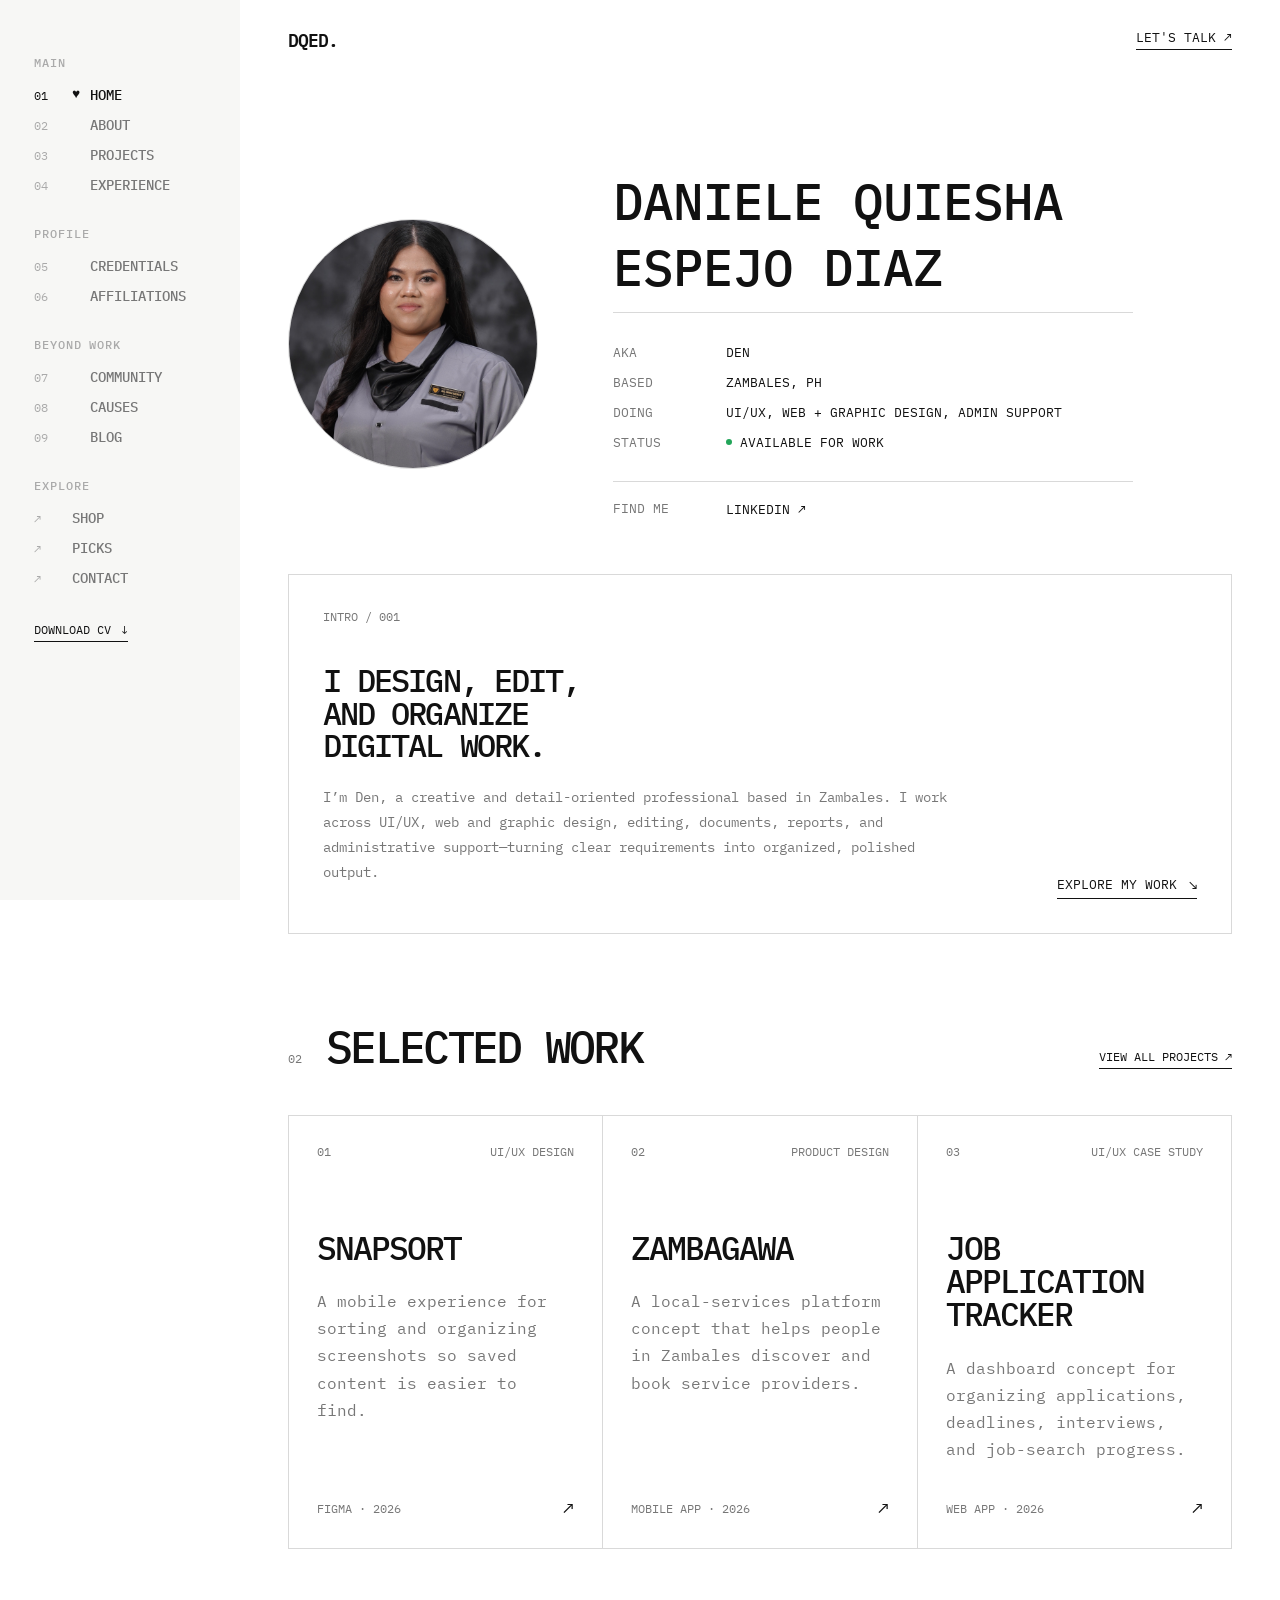
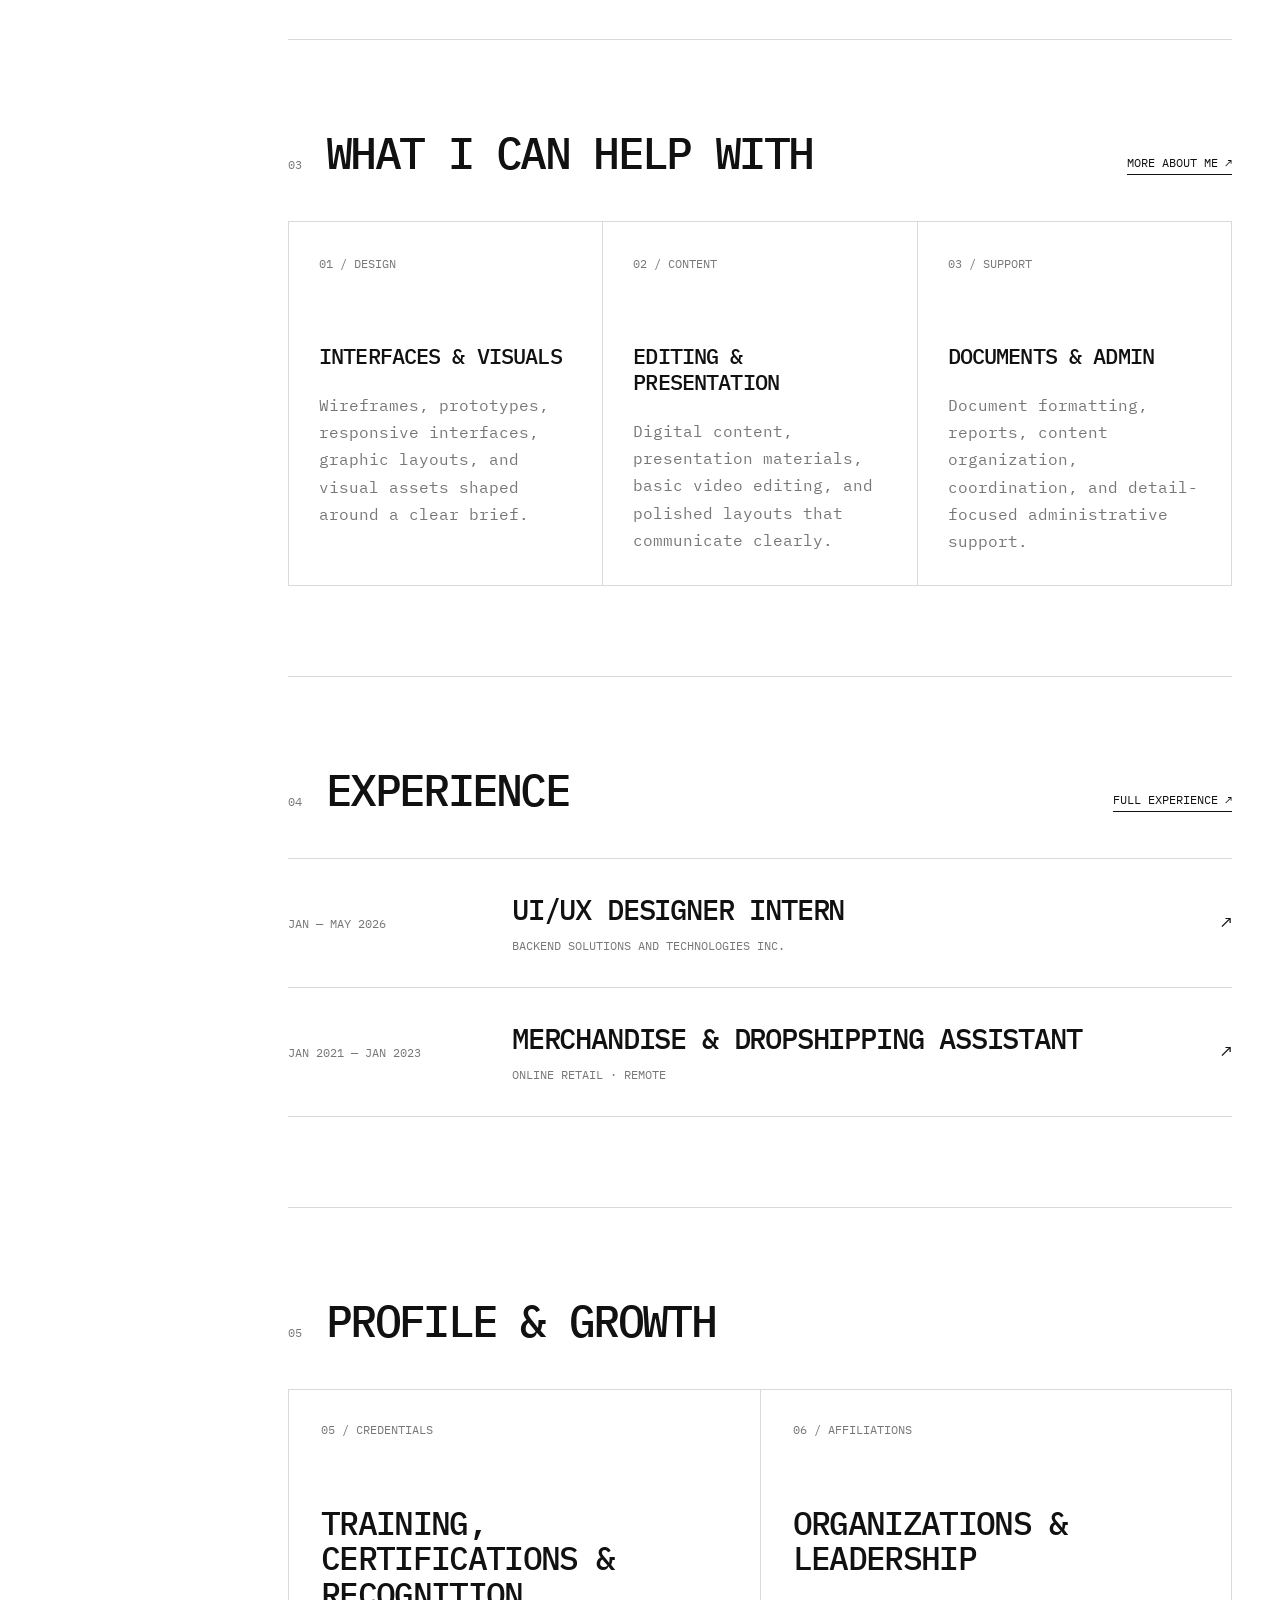
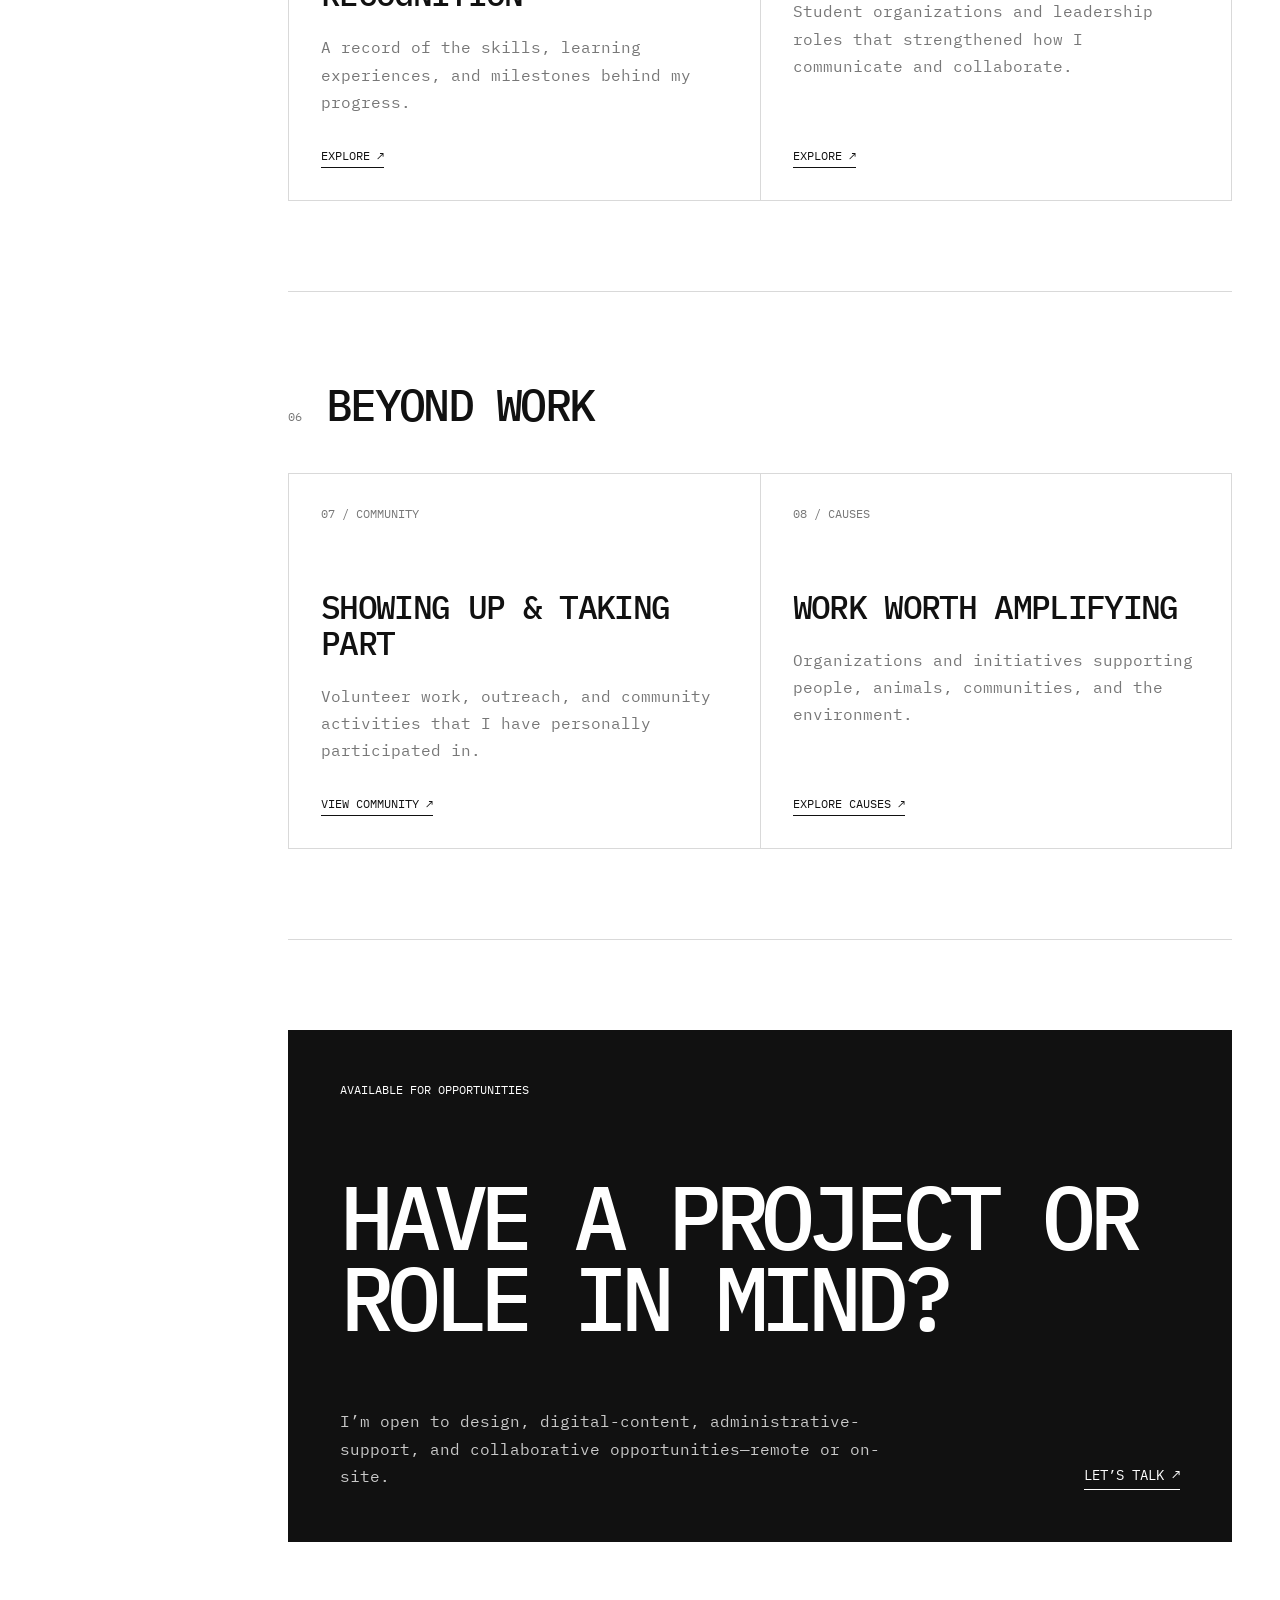
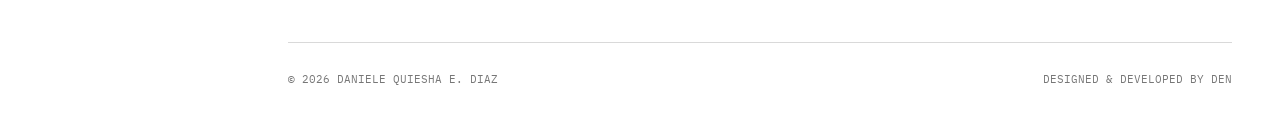
==== commit 00a37005: "Add new pages, files, and update snapsort" ====
--- a/index.html
+++ b/index.html
@@ -379,7 +379,11 @@
 
 
             <p class="intro-description">
-              I'm Den, based in Zambales. UI/UX and web design are where I spend most of my time, with graphic design and admin support rounding things out. Open to design and admin-support roles, remote or on-site. Beyond that, I enjoy volunteering and being part of community initiatives..
+              I’m Den, a creative and detail-oriented professional
+              based in Zambales. I work across UI/UX, web and graphic
+              design, editing, documents, reports, and administrative
+              support—turning clear requirements into organized,
+              polished output.
             </p>
 
           </div>
@@ -775,4 +779,4 @@
 
 </body>
 
-</html>
+</html>
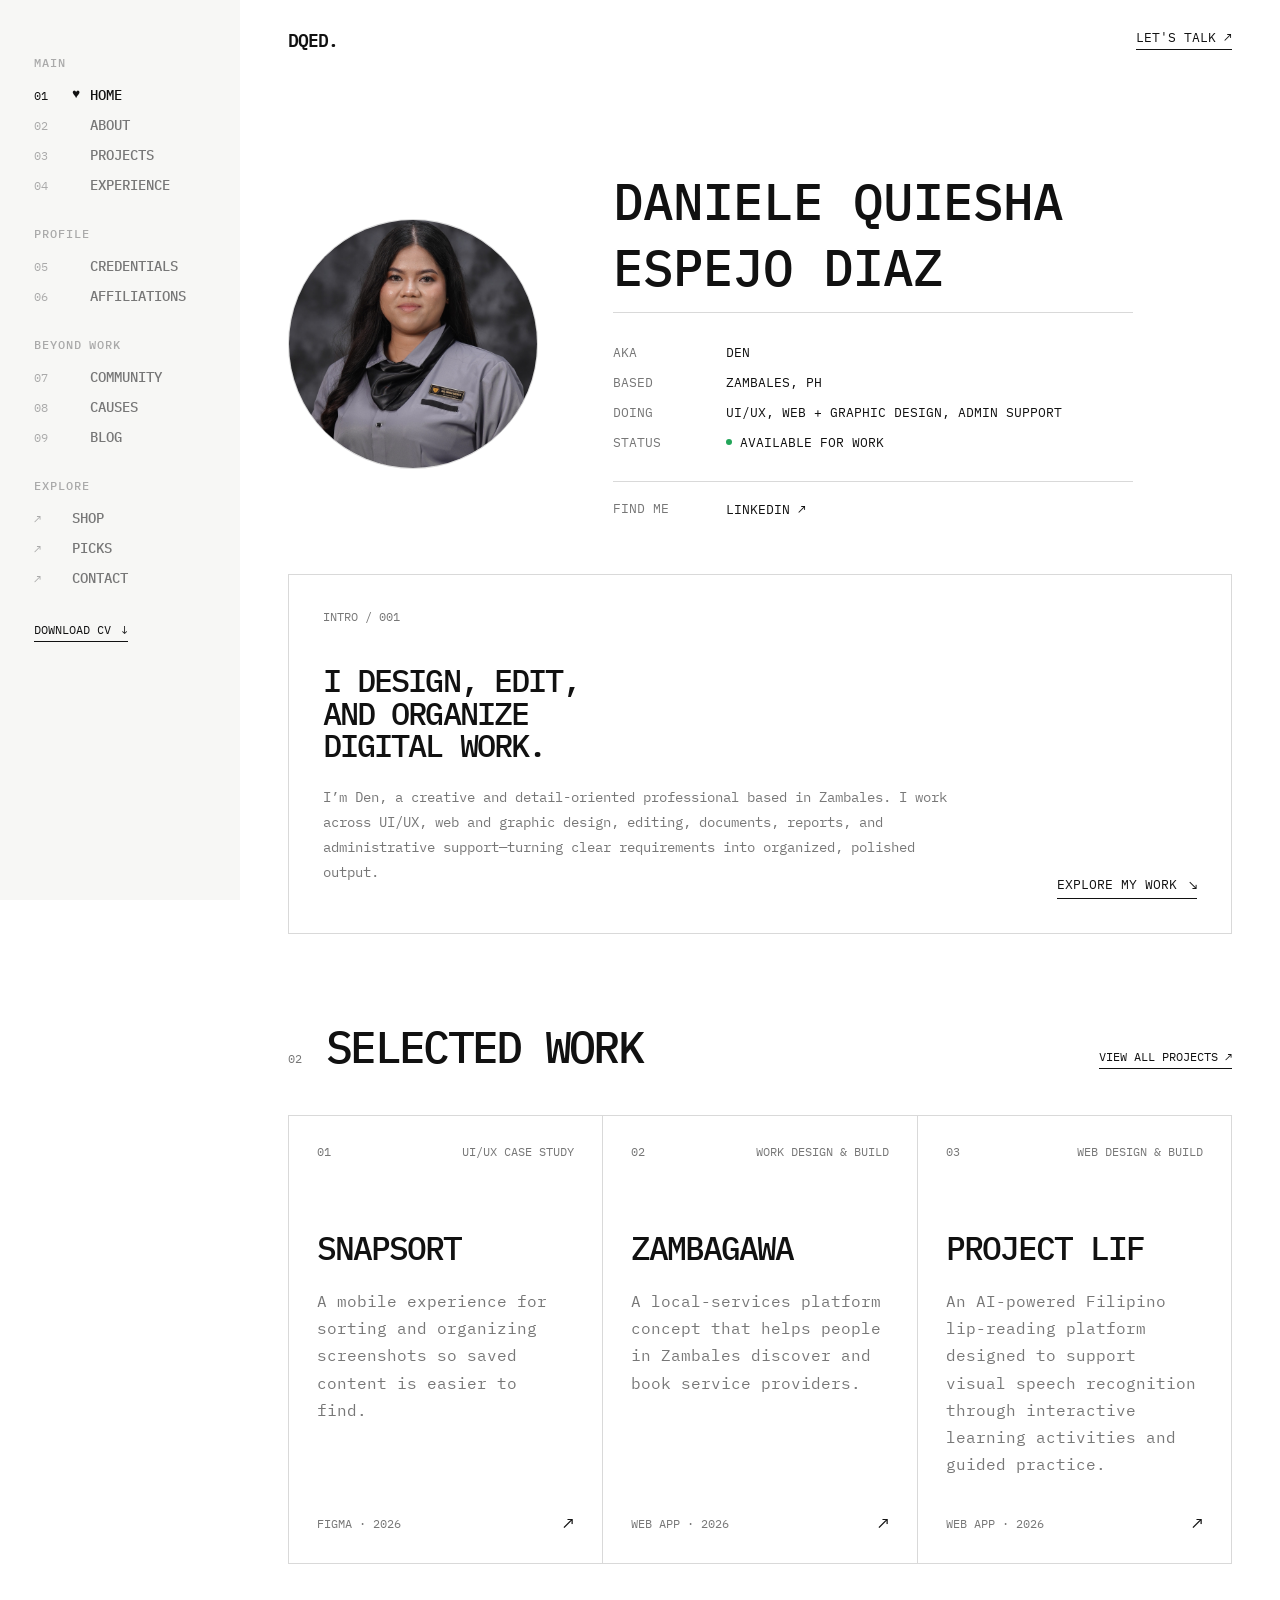
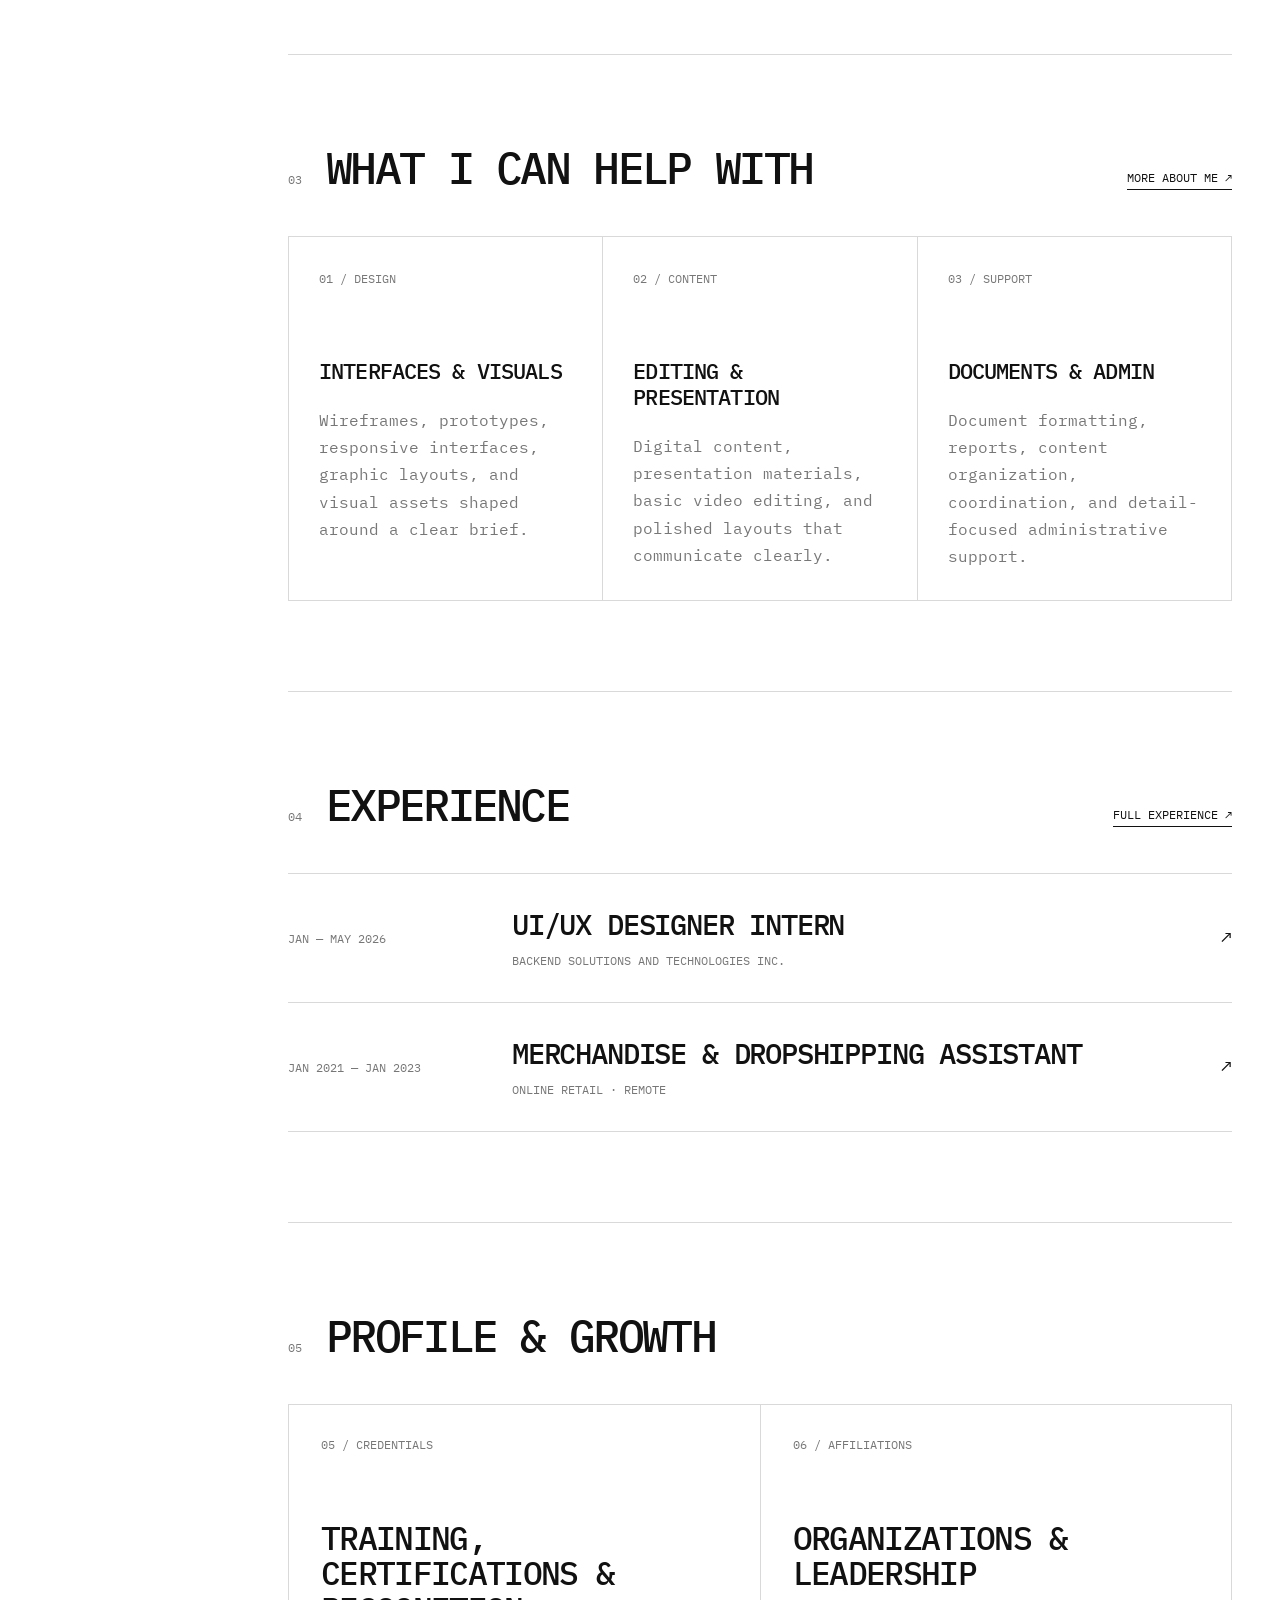
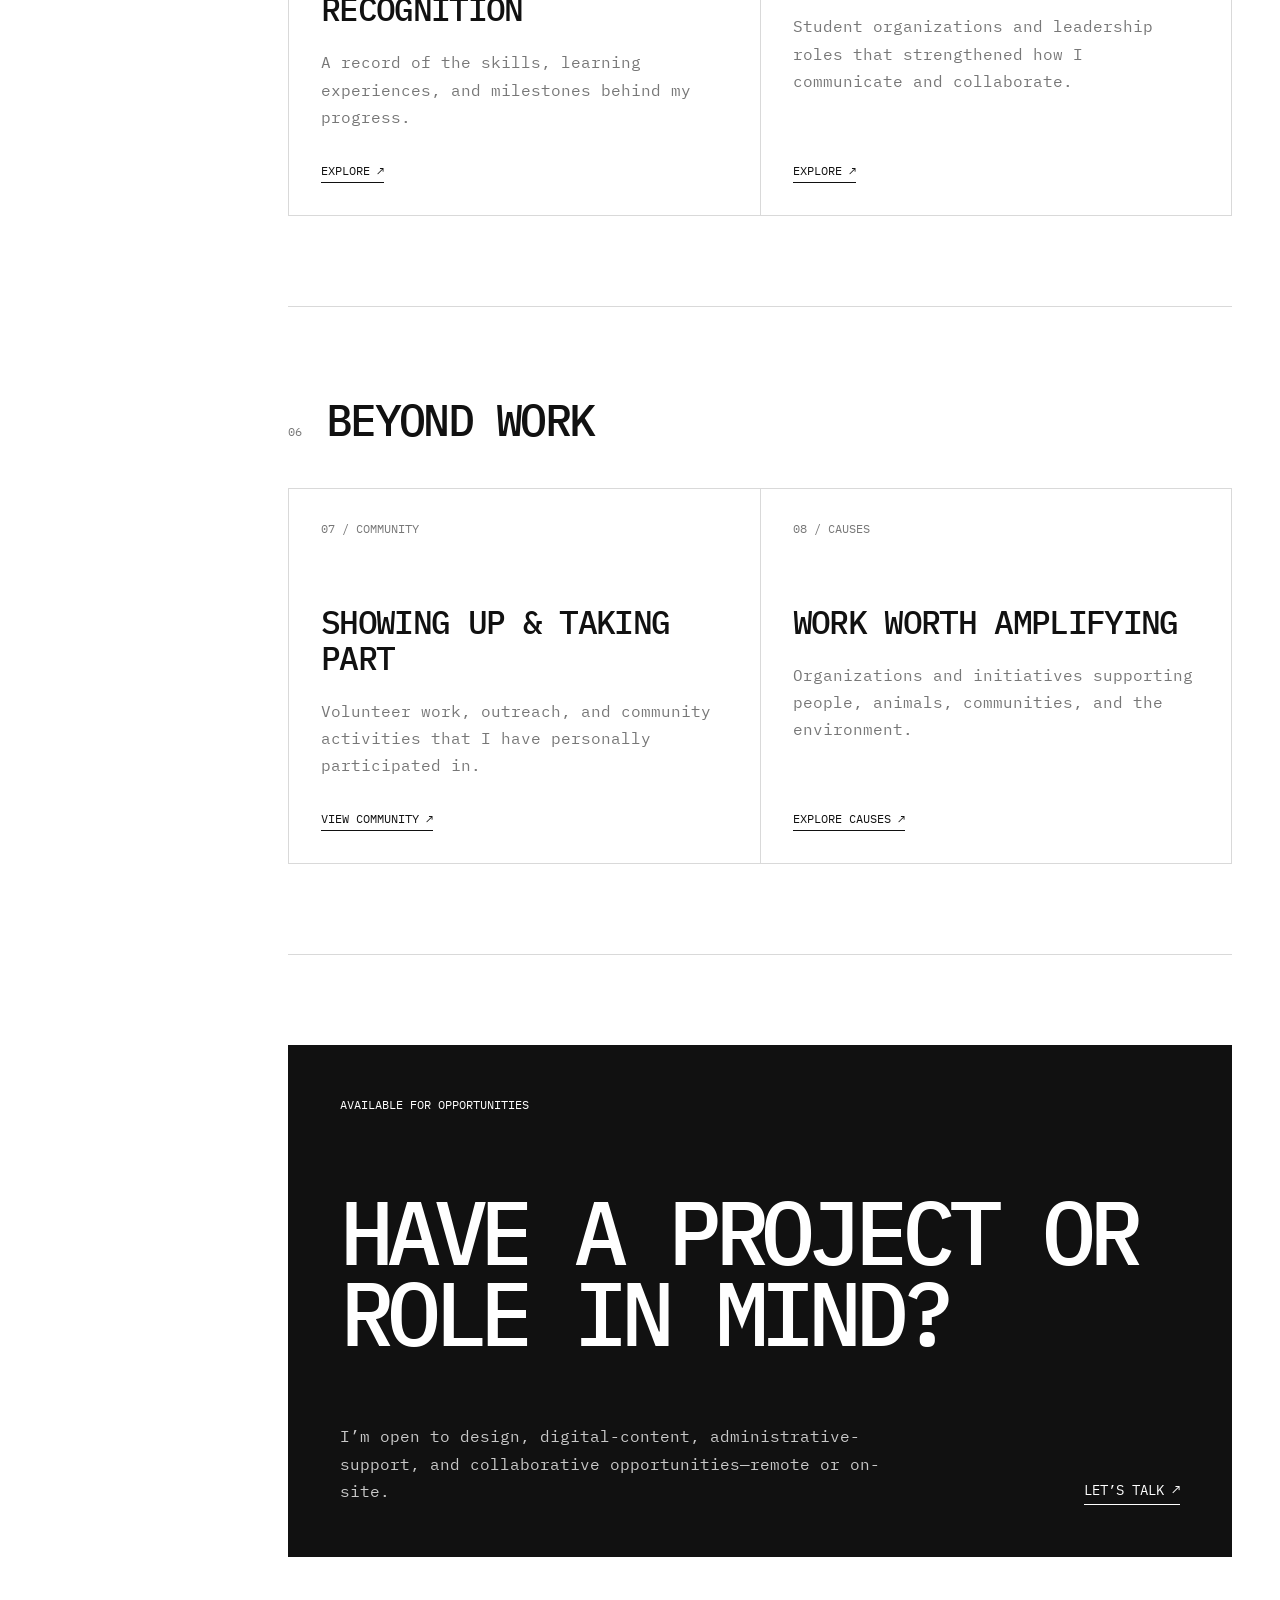
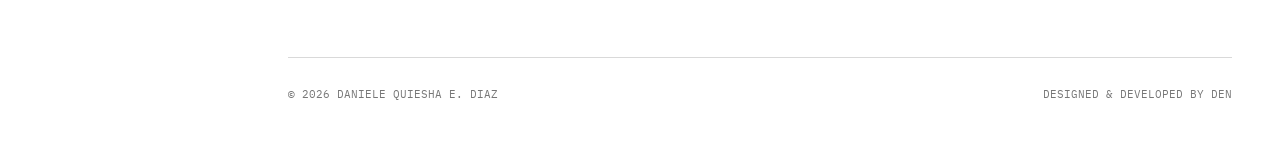
==== commit 24fa6808: "Add new pages, files, pop sounds, exp" ====
--- a/index.html
+++ b/index.html
@@ -429,7 +429,7 @@
 
               <div class="home-card-meta">
                 <span>01</span>
-                <span>UI/UX DESIGN</span>
+                <span>UI/UX CASE STUDY</span>
               </div>
 
               <h3>SNAPSORT</h3>
@@ -451,7 +451,7 @@
 
               <div class="home-card-meta">
                 <span>02</span>
-                <span>PRODUCT DESIGN</span>
+                <span>WORK DESIGN & BUILD</span>
               </div>
 
               <h3>ZAMBAGAWA</h3>
@@ -462,7 +462,7 @@
               </p>
 
               <div class="home-card-footer">
-                <span>MOBILE APP · 2026</span>
+                <span>WEB APP · 2026</span>
                 <span aria-hidden="true">↗</span>
               </div>
 
@@ -473,14 +473,13 @@
 
               <div class="home-card-meta">
                 <span>03</span>
-                <span>UI/UX CASE STUDY</span>
-              </div>
-
-              <h3>JOB APPLICATION TRACKER</h3>
-
-              <p>
-                A dashboard concept for organizing applications,
-                deadlines, interviews, and job-search progress.
+                <span>WEB DESIGN & BUILD</span>
+              </div>
+
+              <h3>PROJECT LIF</h3>
+
+              <p>
+                An AI-powered Filipino lip-reading platform designed to support visual speech recognition through interactive learning activities and guided practice.
               </p>
 
               <div class="home-card-footer">
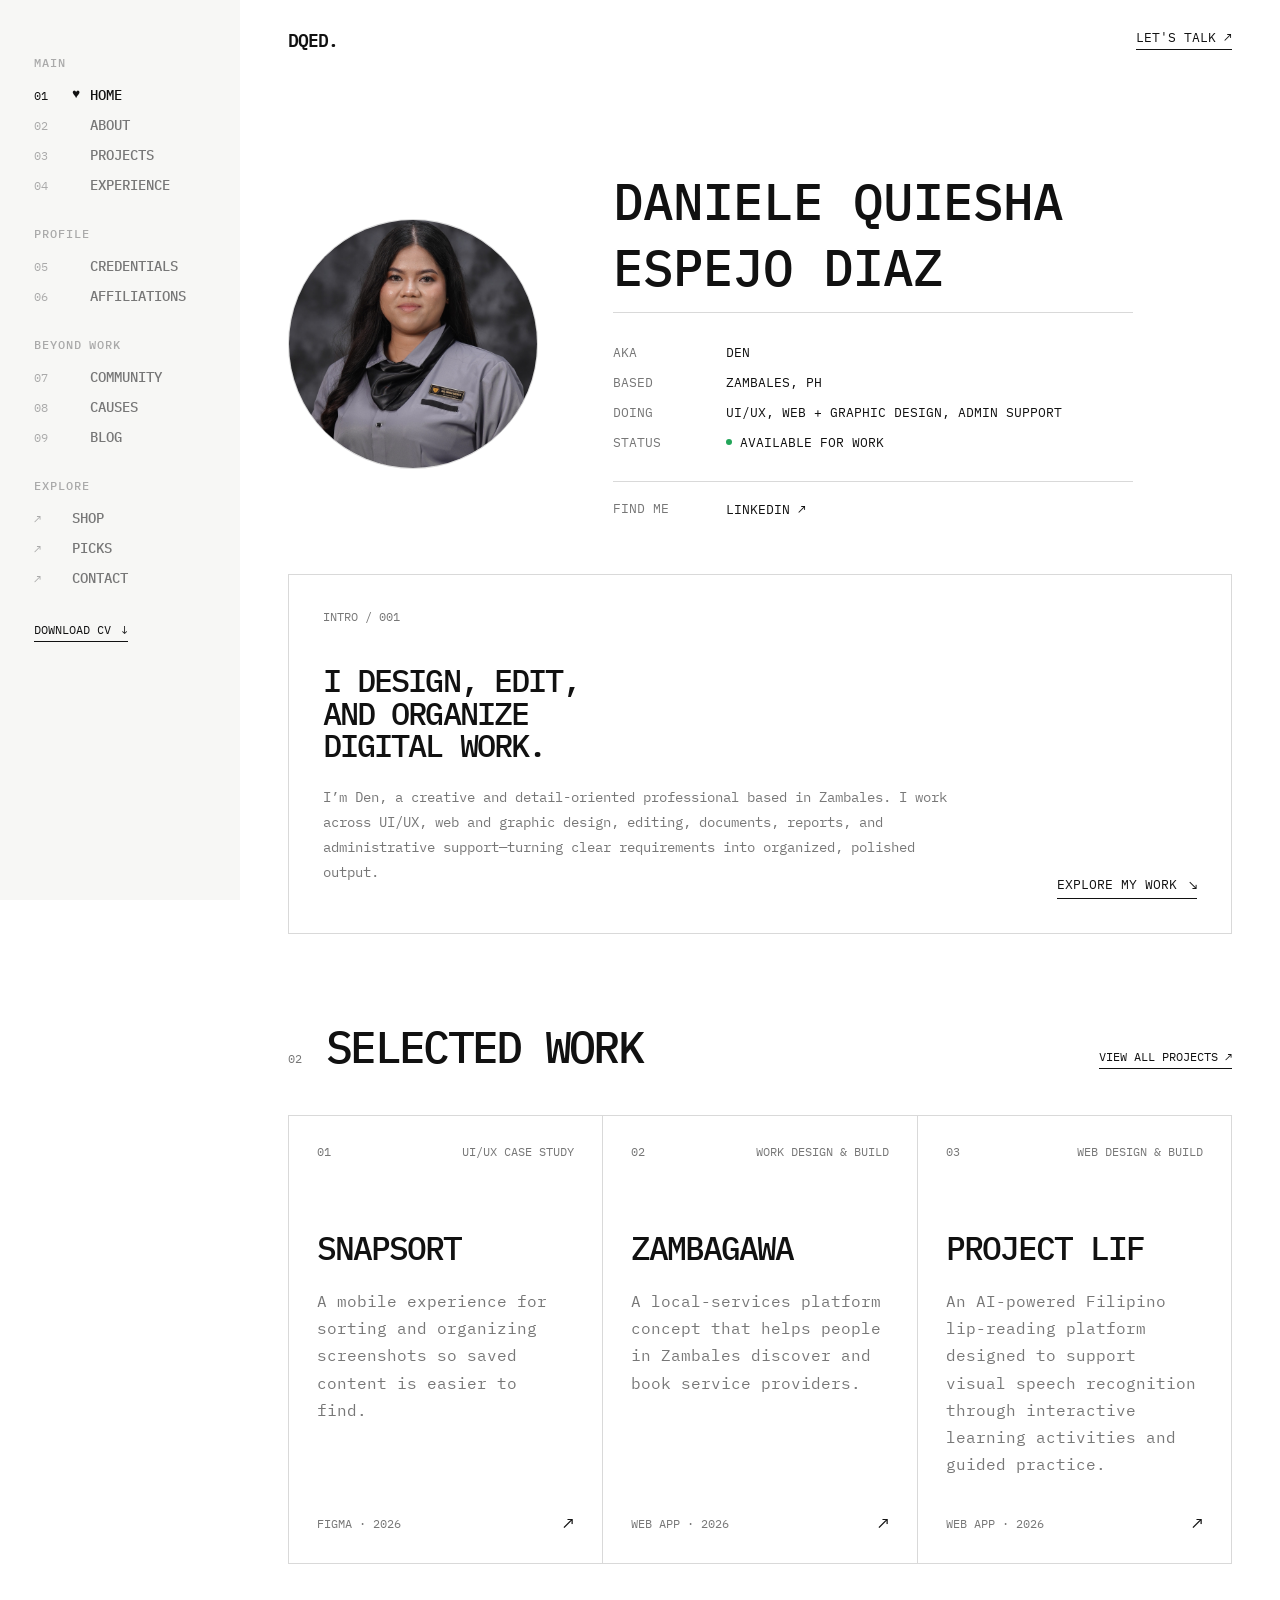
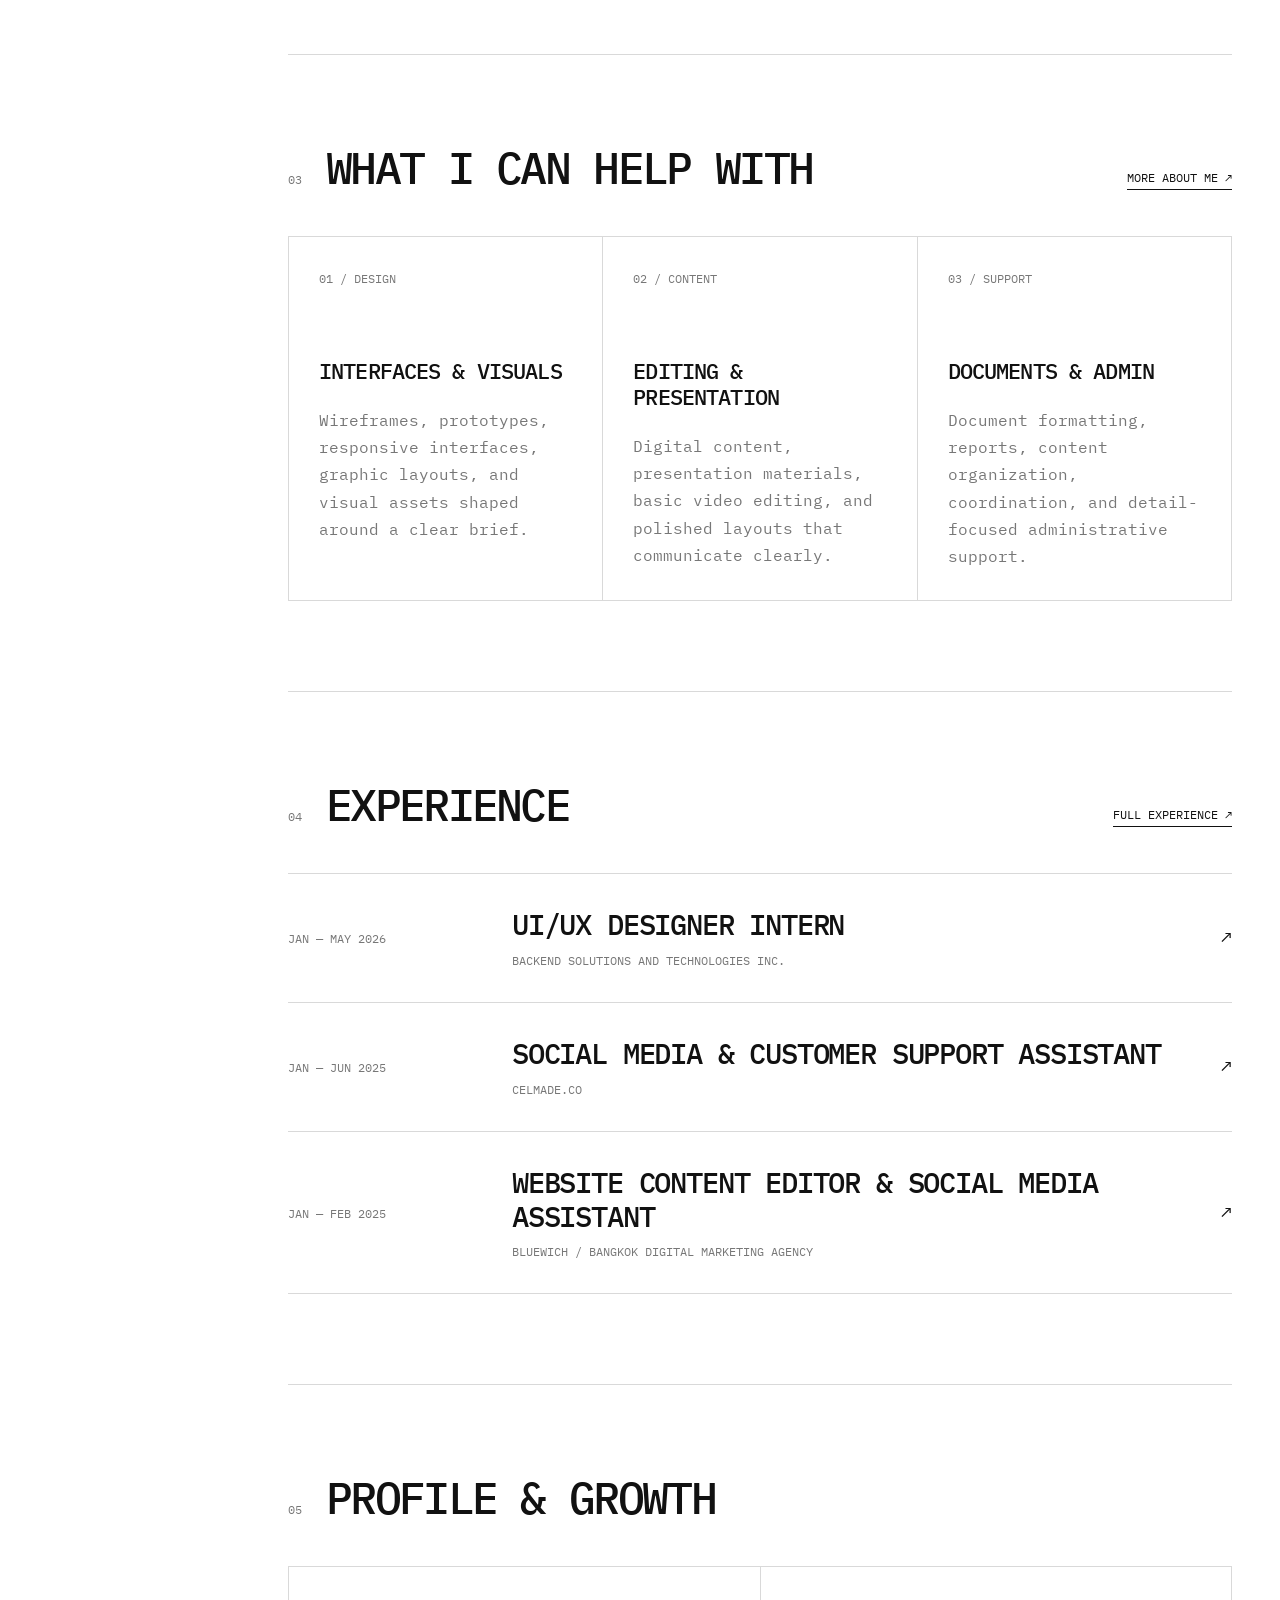
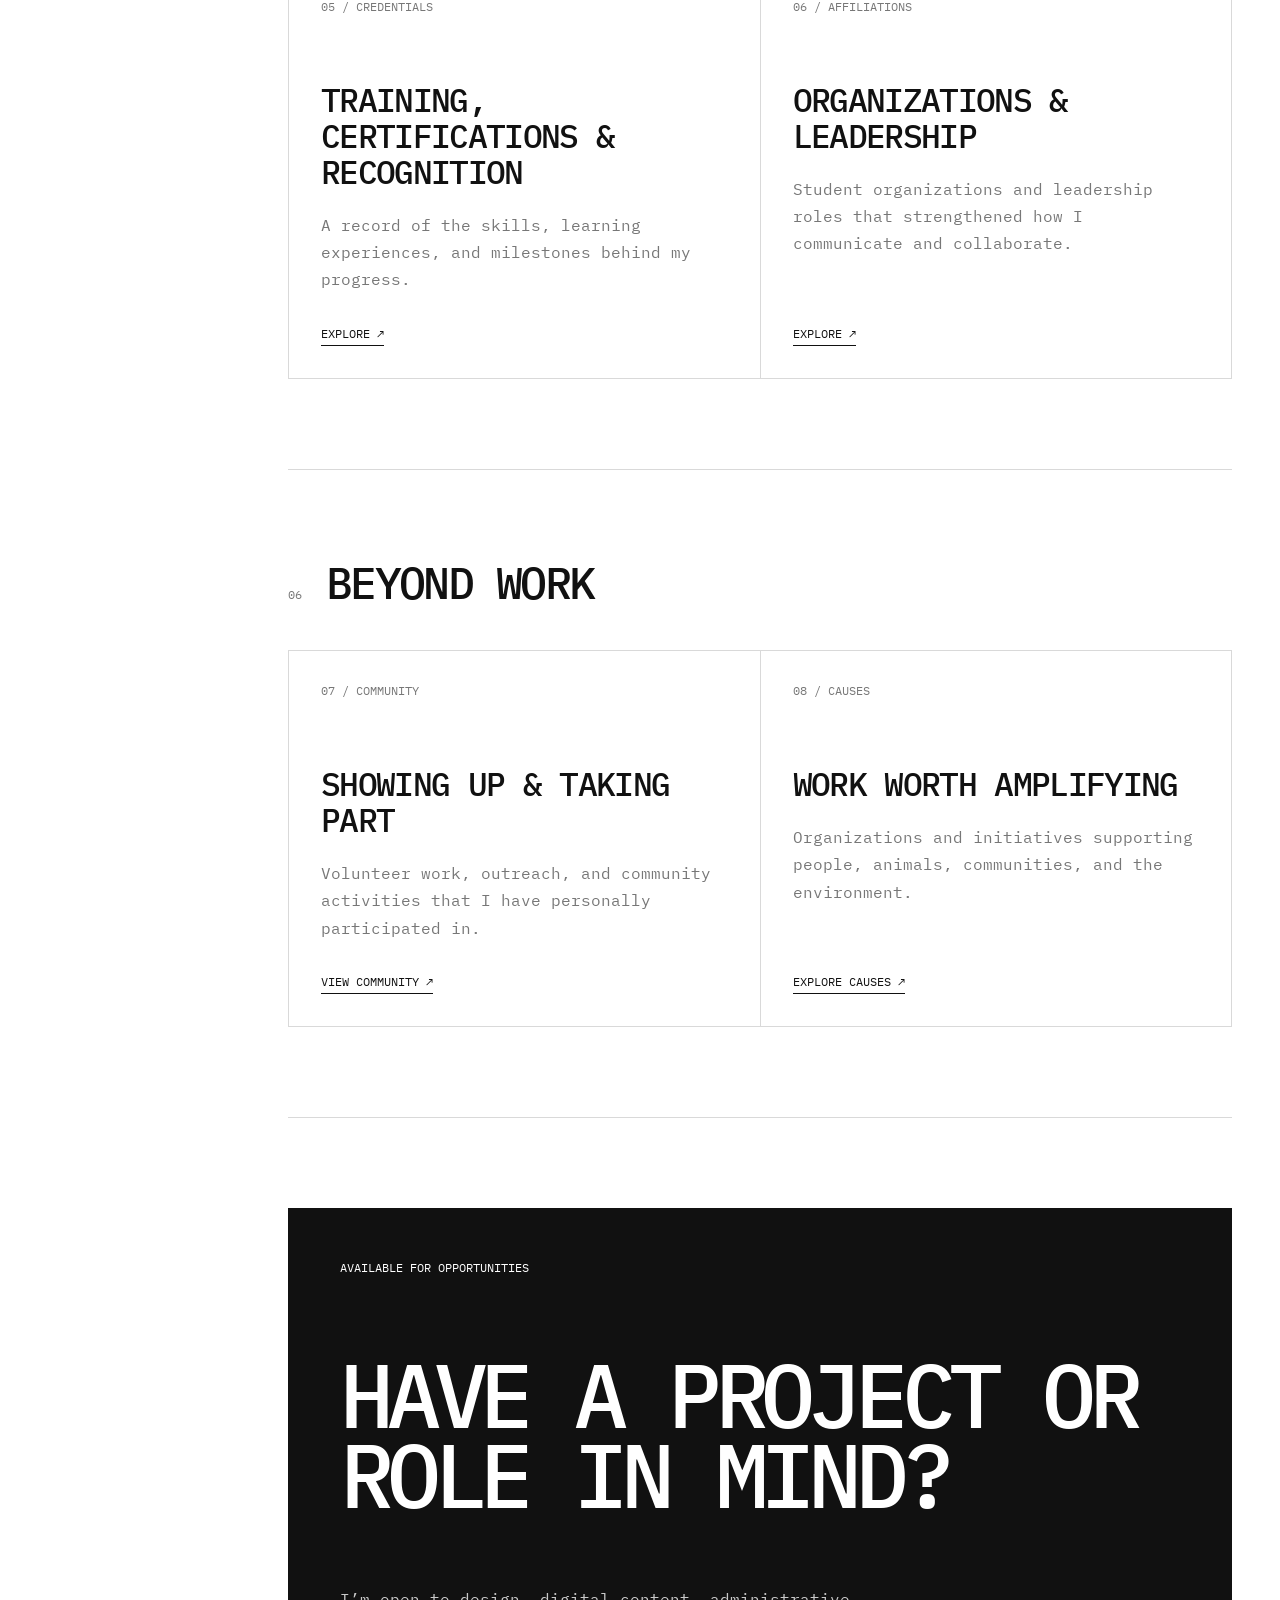
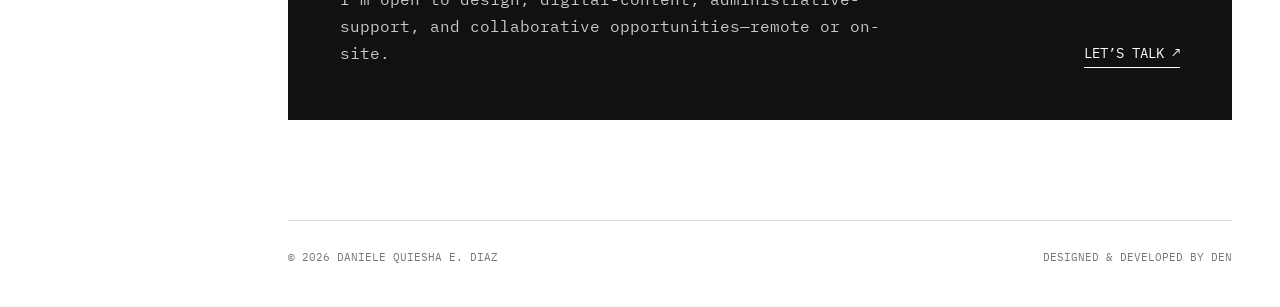
==== commit 5c0f13fa: "Add new pages, files, pop sounds, exp" ====
--- a/index.html
+++ b/index.html
@@ -1,781 +1,863 @@
-<!DOCTYPE html>
-<html lang="en">
-
-<head>
-
-  <meta charset="UTF-8">
-
-  <meta
-    name="viewport"
-    content="width=device-width, initial-scale=1.0"
-  >
-
-  <meta
-    name="description"
-    content="Portfolio of Daniele Quiesha E. Diaz, a creative and detail-oriented professional focused on design, editing, digital content, and administrative support."
-  >
-
-  <title>Daniele Quiesha E. Diaz | Portfolio</title>
-
-
-  <!-- GOOGLE FONT -->
-
-  <link rel="preconnect" href="https://fonts.googleapis.com">
-
-  <link
-    rel="preconnect"
-    href="https://fonts.gstatic.com"
-    crossorigin
-  >
-
-  <link
-    href="https://fonts.googleapis.com/css2?family=IBM+Plex+Mono:wght@400;500;600&display=swap"
-    rel="stylesheet"
-  >
-
-
-  <!-- STYLESHEET -->
-
-  <link rel="stylesheet" href="style.css">
-  <link rel="stylesheet" href="home.css">
-
-</head>
-
-
-<body>
-
-  <div class="portfolio-layout">
-
-
-    <!-- =========================
-         SIDEBAR
-    ========================== -->
-
-    <aside class="sidebar" id="sidebar">
-
-      <nav class="sidebar-nav">
-
-
-        <!-- MAIN -->
-
-        <div class="nav-group">
-
-          <span class="nav-group-title">
-            MAIN
-          </span>
-
-          <a
-            href="index.html"
-            class="sidebar-link active"
-            aria-current="page"
-          >
-            <span class="nav-number">01</span>
-            <span class="nav-line"></span>
-            <span class="nav-label">HOME</span>
+  <!DOCTYPE html>
+  <html lang="en">
+
+  <head>
+
+    <meta charset="UTF-8">
+
+    <meta
+      name="viewport"
+      content="width=device-width, initial-scale=1.0"
+    >
+
+    <meta
+      name="description"
+      content="Portfolio of Daniele Quiesha E. Diaz, a creative and detail-oriented professional focused on design, editing, digital content, and administrative support."
+    >
+
+    <title>Daniele Quiesha E. Diaz | Portfolio</title>
+
+
+    <!-- GOOGLE FONT -->
+
+    <link rel="preconnect" href="https://fonts.googleapis.com">
+
+    <link
+      rel="preconnect"
+      href="https://fonts.gstatic.com"
+      crossorigin
+    >
+
+    <link
+      href="https://fonts.googleapis.com/css2?family=IBM+Plex+Mono:wght@400;500;600&display=swap"
+      rel="stylesheet"
+    >
+
+
+    <!-- STYLESHEET -->
+
+    <link rel="stylesheet" href="style.css">
+    <link rel="stylesheet" href="home.css">
+
+  </head>
+
+
+  <body>
+
+    <div class="portfolio-layout">
+
+
+      <!-- =========================
+          SIDEBAR
+      ========================== -->
+
+      <aside class="sidebar" id="sidebar">
+
+        <nav class="sidebar-nav">
+
+
+          <!-- MAIN -->
+
+          <div class="nav-group">
+
+            <span class="nav-group-title">
+              MAIN
+            </span>
+
+            <a
+              href="index.html"
+              class="sidebar-link active"
+              aria-current="page"
+            >
+              <span class="nav-number">01</span>
+              <span class="nav-line"></span>
+              <span class="nav-label">HOME</span>
+            </a>
+
+            <a href="about.html" class="sidebar-link">
+              <span class="nav-number">02</span>
+              <span class="nav-line"></span>
+              <span class="nav-label">ABOUT</span>
+            </a>
+
+            <a href="projects.html" class="sidebar-link">
+              <span class="nav-number">03</span>
+              <span class="nav-line"></span>
+              <span class="nav-label">PROJECTS</span>
+            </a>
+
+            <a href="experience.html" class="sidebar-link">
+              <span class="nav-number">04</span>
+              <span class="nav-line"></span>
+              <span class="nav-label">EXPERIENCE</span>
+            </a>
+
+          </div>
+
+
+          <!-- PROFILE -->
+
+          <div class="nav-group">
+
+            <span class="nav-group-title">
+              PROFILE
+            </span>
+
+            <a href="credentials.html" class="sidebar-link">
+              <span class="nav-number">05</span>
+              <span class="nav-line"></span>
+              <span class="nav-label">CREDENTIALS</span>
+            </a>
+
+            <a href="affiliations.html" class="sidebar-link">
+              <span class="nav-number">06</span>
+              <span class="nav-line"></span>
+              <span class="nav-label">AFFILIATIONS</span>
+            </a>
+
+          </div>
+
+
+          <!-- BEYOND WORK -->
+
+          <div class="nav-group">
+
+            <span class="nav-group-title">
+              BEYOND WORK
+            </span>
+
+            <a href="community.html" class="sidebar-link">
+              <span class="nav-number">07</span>
+              <span class="nav-line"></span>
+              <span class="nav-label">COMMUNITY</span>
+            </a>
+
+            <a href="causes.html" class="sidebar-link">
+              <span class="nav-number">08</span>
+              <span class="nav-line"></span>
+              <span class="nav-label">CAUSES</span>
+            </a>
+
+            <a href="blog.html" class="sidebar-link">
+              <span class="nav-number">09</span>
+              <span class="nav-line"></span>
+              <span class="nav-label">BLOG</span>
+            </a>
+
+          </div>
+
+
+          <!-- EXPLORE -->
+
+          <div class="nav-group">
+
+            <span class="nav-group-title">
+              EXPLORE
+            </span>
+
+            <a
+              href="shop.html"
+              class="sidebar-link explore-link"
+            >
+              <span class="nav-arrow">↗</span>
+              <span class="nav-label">SHOP</span>
+            </a>
+
+            <a
+              href="picks.html"
+              class="sidebar-link explore-link"
+            >
+              <span class="nav-arrow">↗</span>
+              <span class="nav-label">PICKS</span>
+            </a>
+
+            <a
+              href="contact.html"
+              class="sidebar-link explore-link"
+            >
+              <span class="nav-arrow">↗</span>
+              <span class="nav-label">CONTACT</span>
+            </a>
+
+          </div>
+
+        </nav>
+
+
+        <!-- DOWNLOAD CV -->
+
+        <a
+          href="files/daniele-diaz-cv.pdf"
+          class="sidebar-cv-button"
+          download
+        >
+          DOWNLOAD CV
+          <span aria-hidden="true">↓</span>
+        </a>
+
+      </aside>
+
+
+      <!-- =========================
+          MAIN AREA
+      ========================== -->
+
+      <div class="main-area">
+
+
+        <!-- =========================
+            TOPBAR
+        ========================== -->
+
+        <header class="topbar">
+
+          <a href="index.html" class="brand">
+            DQED.
           </a>
 
-          <a href="about.html" class="sidebar-link">
-            <span class="nav-number">02</span>
-            <span class="nav-line"></span>
-            <span class="nav-label">ABOUT</span>
-          </a>
-
-          <a href="projects.html" class="sidebar-link">
-            <span class="nav-number">03</span>
-            <span class="nav-line"></span>
-            <span class="nav-label">PROJECTS</span>
-          </a>
-
-          <a href="experience.html" class="sidebar-link">
-            <span class="nav-number">04</span>
-            <span class="nav-line"></span>
-            <span class="nav-label">EXPERIENCE</span>
-          </a>
-
-        </div>
-
-
-        <!-- PROFILE -->
-
-        <div class="nav-group">
-
-          <span class="nav-group-title">
-            PROFILE
-          </span>
-
-          <a href="credentials.html" class="sidebar-link">
-            <span class="nav-number">05</span>
-            <span class="nav-line"></span>
-            <span class="nav-label">CREDENTIALS</span>
-          </a>
-
-          <a href="affiliations.html" class="sidebar-link">
-            <span class="nav-number">06</span>
-            <span class="nav-line"></span>
-            <span class="nav-label">AFFILIATIONS</span>
-          </a>
-
-        </div>
-
-
-        <!-- BEYOND WORK -->
-
-        <div class="nav-group">
-
-          <span class="nav-group-title">
-            BEYOND WORK
-          </span>
-
-          <a href="community.html" class="sidebar-link">
-            <span class="nav-number">07</span>
-            <span class="nav-line"></span>
-            <span class="nav-label">COMMUNITY</span>
-          </a>
-
-          <a href="causes.html" class="sidebar-link">
-            <span class="nav-number">08</span>
-            <span class="nav-line"></span>
-            <span class="nav-label">CAUSES</span>
-          </a>
-
-          <a href="blog.html" class="sidebar-link">
-            <span class="nav-number">09</span>
-            <span class="nav-line"></span>
-            <span class="nav-label">BLOG</span>
-          </a>
-
-        </div>
-
-
-        <!-- EXPLORE -->
-
-        <div class="nav-group">
-
-          <span class="nav-group-title">
-            EXPLORE
-          </span>
-
-          <a
-            href="shop.html"
-            class="sidebar-link explore-link"
-          >
-            <span class="nav-arrow">↗</span>
-            <span class="nav-label">SHOP</span>
-          </a>
-
-          <a
-            href="picks.html"
-            class="sidebar-link explore-link"
-          >
-            <span class="nav-arrow">↗</span>
-            <span class="nav-label">PICKS</span>
-          </a>
-
-          <a
-            href="contact.html"
-            class="sidebar-link explore-link"
-          >
-            <span class="nav-arrow">↗</span>
-            <span class="nav-label">CONTACT</span>
-          </a>
-
-        </div>
-
-      </nav>
-
-
-      <!-- DOWNLOAD CV -->
-
-      <a
-        href="files/daniele-diaz-cv.pdf"
-        class="sidebar-cv-button"
-        download
+          <div class="topbar-actions">
+
+            <button
+              class="menu-button"
+              type="button"
+              aria-expanded="false"
+              aria-controls="sidebar"
+            >
+              MENU
+            </button>
+
+            <a
+              href="contact.html"
+              class="topbar-cta"
+            >
+              LET'S TALK ↗
+            </a>
+
+          </div>
+
+        </header>
+
+
+        <!-- =========================
+            PAGE CONTENT
+        ========================== -->
+
+        <main class="page-content home-page">
+
+
+          <!-- =========================
+              PROFILE SECTION
+          ========================== -->
+
+          <section class="profile-section">
+
+
+            <!-- PROFILE PHOTO -->
+
+            <div class="profile-photo">
+
+              <img
+                src="./images/displayPhoto.JPG"
+                alt="Portrait of Daniele Quiesha E. Diaz"
+              >
+
+            </div>
+
+
+            <!-- PROFILE INFORMATION -->
+
+            <div class="profile-info">
+
+              <h1 class="profile-name">
+                DANIELE QUIESHA<br>
+                ESPEJO DIAZ
+              </h1>
+
+
+              <div class="info-list">
+
+                <div class="info-row">
+
+                  <span class="info-label">
+                    AKA
+                  </span>
+
+                  <span class="info-value">
+                    DEN
+                  </span>
+
+                </div>
+
+
+                <div class="info-row">
+
+                  <span class="info-label">
+                    BASED
+                  </span>
+
+                  <span class="info-value">
+                    ZAMBALES, PH
+                  </span>
+
+                </div>
+
+
+                <div class="info-row">
+
+                  <span class="info-label">
+                    DOING
+                  </span>
+
+                  <span class="info-value">
+                    UI/UX, WEB + GRAPHIC DESIGN, ADMIN SUPPORT
+                  </span>
+
+                </div>
+
+
+                <div class="info-row">
+
+                  <span class="info-label">
+                    STATUS
+                  </span>
+
+                  <span class="info-value status">
+
+                    <span class="status-dot"></span>
+
+                    AVAILABLE FOR WORK
+
+                  </span>
+
+                </div>
+
+              </div>
+
+
+              <!-- SOCIAL LINK -->
+
+              <div class="social-row">
+
+                <span class="info-label">
+                  FIND ME
+                </span>
+
+                <a
+                  href="https://www.linkedin.com/in/daniele-quiesha-diaz-214017235"
+                  class="social-link"
+                  target="_blank"
+                  rel="noopener noreferrer"
+                >
+                  LINKEDIN ↗
+                </a>
+
+              </div>
+
+            </div>
+
+          </section>
+
+
+          <!-- =========================
+              HOMEPAGE INTRODUCTION
+          ========================== -->
+
+          <section class="content-card">
+
+            <span class="content-label">
+              INTRO / 001
+            </span>
+
+
+            <div class="intro-content">
+
+              <h2 class="intro-heading">
+                I DESIGN, EDIT,<br>
+                AND ORGANIZE<br>
+                DIGITAL WORK.
+              </h2>
+
+
+              <p class="intro-description">
+                I’m Den, a creative and detail-oriented professional
+                based in Zambales. I work across UI/UX, web and graphic
+                design, editing, documents, reports, and administrative
+                support—turning clear requirements into organized,
+                polished output.
+              </p>
+
+            </div>
+
+
+            <a
+              href="projects.html"
+              class="intro-link"
+            >
+              EXPLORE MY WORK
+              <span class="intro-arrow">↘</span>
+            </a>
+
+          </section>
+
+
+          <!-- =========================
+              SELECTED WORK
+          ========================== -->
+
+          <section class="home-section home-work" aria-labelledby="home-work-title">
+
+            <div class="home-section-heading">
+
+              <div>
+                <span class="home-section-number">02</span>
+
+                <h2 id="home-work-title">
+                  SELECTED WORK
+                </h2>
+              </div>
+
+              <a href="projects.html" class="home-section-link">
+                VIEW ALL PROJECTS ↗
+              </a>
+
+            </div>
+
+
+            <div class="home-project-grid">
+
+              <a href="projects.html" class="home-project-card">
+
+                <div class="home-card-meta">
+                  <span>01</span>
+                  <span>UI/UX CASE STUDY</span>
+                </div>
+
+                <h3>SNAPSORT</h3>
+
+                <p>
+                  A mobile experience for sorting and organizing
+                  screenshots so saved content is easier to find.
+                </p>
+
+                <div class="home-card-footer">
+                  <span>FIGMA · 2026</span>
+                  <span aria-hidden="true">↗</span>
+                </div>
+
+              </a>
+
+
+              <a href="projects.html" class="home-project-card">
+
+                <div class="home-card-meta">
+                  <span>02</span>
+                  <span>WORK DESIGN & BUILD</span>
+                </div>
+
+                <h3>ZAMBAGAWA</h3>
+
+                <p>
+                  A local-services platform concept that helps people
+                  in Zambales discover and book service providers.
+                </p>
+
+                <div class="home-card-footer">
+                  <span>WEB APP · 2026</span>
+                  <span aria-hidden="true">↗</span>
+                </div>
+
+              </a>
+
+
+              <a href="projects.html" class="home-project-card">
+
+                <div class="home-card-meta">
+                  <span>03</span>
+                  <span>WEB DESIGN & BUILD</span>
+                </div>
+
+                <h3>PROJECT LIF</h3>
+
+                <p>
+                  An AI-powered Filipino lip-reading platform designed to support visual speech recognition through interactive learning activities and guided practice.
+                </p>
+
+                <div class="home-card-footer">
+                  <span>WEB APP · 2026</span>
+                  <span aria-hidden="true">↗</span>
+                </div>
+
+              </a>
+
+            </div>
+
+          </section>
+
+
+          <!-- =========================
+              CAPABILITIES
+          ========================== -->
+
+          <section class="home-section" aria-labelledby="home-capabilities-title">
+
+            <div class="home-section-heading">
+
+              <div>
+                <span class="home-section-number">03</span>
+
+                <h2 id="home-capabilities-title">
+                  WHAT I CAN HELP WITH
+                </h2>
+              </div>
+
+              <a href="about.html" class="home-section-link">
+                MORE ABOUT ME ↗
+              </a>
+
+            </div>
+
+
+            <div class="home-capability-grid">
+
+              <article class="home-capability-card">
+                <span>01 / DESIGN</span>
+
+                <h3>INTERFACES &amp; VISUALS</h3>
+
+                <p>
+                  Wireframes, prototypes, responsive interfaces,
+                  graphic layouts, and visual assets shaped around
+                  a clear brief.
+                </p>
+              </article>
+
+
+              <article class="home-capability-card">
+                <span>02 / CONTENT</span>
+
+                <h3>EDITING &amp; PRESENTATION</h3>
+
+                <p>
+                  Digital content, presentation materials, basic video
+                  editing, and polished layouts that communicate clearly.
+                </p>
+              </article>
+
+
+              <article class="home-capability-card">
+                <span>03 / SUPPORT</span>
+
+                <h3>DOCUMENTS &amp; ADMIN</h3>
+
+                <p>
+                  Document formatting, reports, content organization,
+                  coordination, and detail-focused administrative support.
+                </p>
+              </article>
+
+            </div>
+
+          </section>
+
+
+         <!-- =========================
+     EXPERIENCE PREVIEW
+========================== -->
+
+<section
+  class="home-section"
+  aria-labelledby="home-experience-title"
+>
+
+  <div class="home-section-heading">
+
+    <div>
+
+      <span class="home-section-number">
+        04
+      </span>
+
+      <h2 id="home-experience-title">
+        EXPERIENCE
+      </h2>
+
+    </div>
+
+    <a
+      href="experience.html"
+      class="home-section-link"
+    >
+      FULL EXPERIENCE ↗
+    </a>
+
+  </div>
+
+
+  <div class="home-experience-list">
+
+
+    <!-- EXPERIENCE 01 -->
+
+    <a
+      href="experience.html"
+      class="home-experience-item"
+    >
+
+      <span class="home-experience-date">
+        JAN — MAY 2026
+      </span>
+
+      <div>
+
+        <h3>
+          UI/UX DESIGNER INTERN
+        </h3>
+
+        <p>
+          BACKEND SOLUTIONS AND TECHNOLOGIES INC.
+        </p>
+
+      </div>
+
+      <span
+        class="home-experience-arrow"
+        aria-hidden="true"
       >
-        DOWNLOAD CV
-        <span aria-hidden="true">↓</span>
-      </a>
-
-    </aside>
-
-
-    <!-- =========================
-         MAIN AREA
-    ========================== -->
-
-    <div class="main-area">
-
-
-      <!-- =========================
-           TOPBAR
-      ========================== -->
-
-      <header class="topbar">
-
-        <a href="index.html" class="brand">
-          DQED.
-        </a>
-
-        <div class="topbar-actions">
-
-          <button
-            class="menu-button"
-            type="button"
-            aria-expanded="false"
-            aria-controls="sidebar"
-          >
-            MENU
-          </button>
-
-          <a
-            href="contact.html"
-            class="topbar-cta"
-          >
-            LET'S TALK ↗
-          </a>
-
-        </div>
-
-      </header>
-
-
-      <!-- =========================
-           PAGE CONTENT
-      ========================== -->
-
-      <main class="page-content home-page">
+        ↗
+      </span>
+
+    </a>
+
+
+    <!-- EXPERIENCE 02 -->
+
+    <a
+      href="experience.html"
+      class="home-experience-item"
+    >
+
+      <span class="home-experience-date">
+        JAN — JUN 2025
+      </span>
+
+      <div>
+
+        <h3>
+          SOCIAL MEDIA &amp; CUSTOMER SUPPORT ASSISTANT
+        </h3>
+
+        <p>
+          CELMADE.CO
+        </p>
+
+      </div>
+
+      <span
+        class="home-experience-arrow"
+        aria-hidden="true"
+      >
+        ↗
+      </span>
+
+    </a>
+
+
+    <!-- EXPERIENCE 03 -->
+
+    <a
+      href="experience.html"
+      class="home-experience-item"
+    >
+
+      <span class="home-experience-date">
+        JAN — FEB 2025
+      </span>
+
+      <div>
+
+        <h3>
+          WEBSITE CONTENT EDITOR &amp;
+          SOCIAL MEDIA ASSISTANT
+        </h3>
+
+        <p>
+          BLUEWICH / BANGKOK DIGITAL MARKETING AGENCY
+        </p>
+
+      </div>
+
+      <span
+        class="home-experience-arrow"
+        aria-hidden="true"
+      >
+        ↗
+      </span>
+
+    </a>
+
+
+  </div>
+
+</section>
+
+
+          <!-- =========================
+              PROFILE & GROWTH
+          ========================== -->
+
+          <section class="home-section" aria-labelledby="home-growth-title">
+
+            <div class="home-section-heading">
+              <div>
+                <span class="home-section-number">05</span>
+
+                <h2 id="home-growth-title">
+                  PROFILE &amp; GROWTH
+                </h2>
+              </div>
+            </div>
+
+
+            <div class="home-link-grid">
+
+              <a href="credentials.html" class="home-link-card">
+                <span>05 / CREDENTIALS</span>
+
+                <h3>TRAINING, CERTIFICATIONS &amp; RECOGNITION</h3>
+
+                <p>
+                  A record of the skills, learning experiences,
+                  and milestones behind my progress.
+                </p>
+
+                <strong>EXPLORE ↗</strong>
+              </a>
+
+
+              <a href="affiliations.html" class="home-link-card">
+                <span>06 / AFFILIATIONS</span>
+
+                <h3>ORGANIZATIONS &amp; LEADERSHIP</h3>
+
+                <p>
+                  Student organizations and leadership roles that
+                  strengthened how I communicate and collaborate.
+                </p>
+
+                <strong>EXPLORE ↗</strong>
+              </a>
+
+            </div>
+
+          </section>
+
+
+          <!-- =========================
+              BEYOND WORK
+          ========================== -->
+
+          <section class="home-section" aria-labelledby="home-beyond-title">
+
+            <div class="home-section-heading">
+              <div>
+                <span class="home-section-number">06</span>
+
+                <h2 id="home-beyond-title">
+                  BEYOND WORK
+                </h2>
+              </div>
+            </div>
+
+
+            <div class="home-link-grid">
+
+              <a href="community.html" class="home-link-card">
+                <span>07 / COMMUNITY</span>
+
+                <h3>SHOWING UP &amp; TAKING PART</h3>
+
+                <p>
+                  Volunteer work, outreach, and community activities
+                  that I have personally participated in.
+                </p>
+
+                <strong>VIEW COMMUNITY ↗</strong>
+              </a>
+
+
+              <a href="causes.html" class="home-link-card">
+                <span>08 / CAUSES</span>
+
+                <h3>WORK WORTH AMPLIFYING</h3>
+
+                <p>
+                  Organizations and initiatives supporting people,
+                  animals, communities, and the environment.
+                </p>
+
+                <strong>EXPLORE CAUSES ↗</strong>
+              </a>
+
+            </div>
+
+          </section>
+
+
+          <!-- =========================
+              CONTACT CTA
+          ========================== -->
+
+          <section class="home-contact" aria-labelledby="home-contact-title">
+
+            <span>AVAILABLE FOR OPPORTUNITIES</span>
+
+            <h2 id="home-contact-title">
+              HAVE A PROJECT OR<br>
+              ROLE IN MIND?
+            </h2>
+
+            <div class="home-contact-bottom">
+              <p>
+                I’m open to design, digital-content, administrative-support,
+                and collaborative opportunities—remote or on-site.
+              </p>
+
+              <a href="contact.html">
+                LET’S TALK ↗
+              </a>
+            </div>
+
+          </section>
+
+        </main>
 
 
         <!-- =========================
-             PROFILE SECTION
+            FOOTER
         ========================== -->
 
-        <section class="profile-section">
-
-
-          <!-- PROFILE PHOTO -->
-
-          <div class="profile-photo">
-
-            <img
-              src="./images/displayPhoto.JPG"
-              alt="Portrait of Daniele Quiesha E. Diaz"
-            >
-
-          </div>
-
-
-          <!-- PROFILE INFORMATION -->
-
-          <div class="profile-info">
-
-            <h1 class="profile-name">
-              DANIELE QUIESHA<br>
-              ESPEJO DIAZ
-            </h1>
-
-
-            <div class="info-list">
-
-              <div class="info-row">
-
-                <span class="info-label">
-                  AKA
-                </span>
-
-                <span class="info-value">
-                  DEN
-                </span>
-
-              </div>
-
-
-              <div class="info-row">
-
-                <span class="info-label">
-                  BASED
-                </span>
-
-                <span class="info-value">
-                  ZAMBALES, PH
-                </span>
-
-              </div>
-
-
-              <div class="info-row">
-
-                <span class="info-label">
-                  DOING
-                </span>
-
-                <span class="info-value">
-                  UI/UX, WEB + GRAPHIC DESIGN, ADMIN SUPPORT
-                </span>
-
-              </div>
-
-
-              <div class="info-row">
-
-                <span class="info-label">
-                  STATUS
-                </span>
-
-                <span class="info-value status">
-
-                  <span class="status-dot"></span>
-
-                  AVAILABLE FOR WORK
-
-                </span>
-
-              </div>
-
-            </div>
-
-
-            <!-- SOCIAL LINK -->
-
-            <div class="social-row">
-
-              <span class="info-label">
-                FIND ME
-              </span>
-
-              <a
-                href="https://www.linkedin.com/in/daniele-quiesha-diaz-214017235"
-                class="social-link"
-                target="_blank"
-                rel="noopener noreferrer"
-              >
-                LINKEDIN ↗
-              </a>
-
-            </div>
-
-          </div>
-
-        </section>
-
-
-        <!-- =========================
-             HOMEPAGE INTRODUCTION
-        ========================== -->
-
-        <section class="content-card">
-
-          <span class="content-label">
-            INTRO / 001
-          </span>
-
-
-          <div class="intro-content">
-
-            <h2 class="intro-heading">
-              I DESIGN, EDIT,<br>
-              AND ORGANIZE<br>
-              DIGITAL WORK.
-            </h2>
-
-
-            <p class="intro-description">
-              I’m Den, a creative and detail-oriented professional
-              based in Zambales. I work across UI/UX, web and graphic
-              design, editing, documents, reports, and administrative
-              support—turning clear requirements into organized,
-              polished output.
-            </p>
-
-          </div>
-
-
-          <a
-            href="projects.html"
-            class="intro-link"
-          >
-            EXPLORE MY WORK
-            <span class="intro-arrow">↘</span>
-          </a>
-
-        </section>
-
-
-        <!-- =========================
-             SELECTED WORK
-        ========================== -->
-
-        <section class="home-section home-work" aria-labelledby="home-work-title">
-
-          <div class="home-section-heading">
-
-            <div>
-              <span class="home-section-number">02</span>
-
-              <h2 id="home-work-title">
-                SELECTED WORK
-              </h2>
-            </div>
-
-            <a href="projects.html" class="home-section-link">
-              VIEW ALL PROJECTS ↗
-            </a>
-
-          </div>
-
-
-          <div class="home-project-grid">
-
-            <a href="projects.html" class="home-project-card">
-
-              <div class="home-card-meta">
-                <span>01</span>
-                <span>UI/UX CASE STUDY</span>
-              </div>
-
-              <h3>SNAPSORT</h3>
-
-              <p>
-                A mobile experience for sorting and organizing
-                screenshots so saved content is easier to find.
-              </p>
-
-              <div class="home-card-footer">
-                <span>FIGMA · 2026</span>
-                <span aria-hidden="true">↗</span>
-              </div>
-
-            </a>
-
-
-            <a href="projects.html" class="home-project-card">
-
-              <div class="home-card-meta">
-                <span>02</span>
-                <span>WORK DESIGN & BUILD</span>
-              </div>
-
-              <h3>ZAMBAGAWA</h3>
-
-              <p>
-                A local-services platform concept that helps people
-                in Zambales discover and book service providers.
-              </p>
-
-              <div class="home-card-footer">
-                <span>WEB APP · 2026</span>
-                <span aria-hidden="true">↗</span>
-              </div>
-
-            </a>
-
-
-            <a href="projects.html" class="home-project-card">
-
-              <div class="home-card-meta">
-                <span>03</span>
-                <span>WEB DESIGN & BUILD</span>
-              </div>
-
-              <h3>PROJECT LIF</h3>
-
-              <p>
-                An AI-powered Filipino lip-reading platform designed to support visual speech recognition through interactive learning activities and guided practice.
-              </p>
-
-              <div class="home-card-footer">
-                <span>WEB APP · 2026</span>
-                <span aria-hidden="true">↗</span>
-              </div>
-
-            </a>
-
-          </div>
-
-        </section>
-
-
-        <!-- =========================
-             CAPABILITIES
-        ========================== -->
-
-        <section class="home-section" aria-labelledby="home-capabilities-title">
-
-          <div class="home-section-heading">
-
-            <div>
-              <span class="home-section-number">03</span>
-
-              <h2 id="home-capabilities-title">
-                WHAT I CAN HELP WITH
-              </h2>
-            </div>
-
-            <a href="about.html" class="home-section-link">
-              MORE ABOUT ME ↗
-            </a>
-
-          </div>
-
-
-          <div class="home-capability-grid">
-
-            <article class="home-capability-card">
-              <span>01 / DESIGN</span>
-
-              <h3>INTERFACES &amp; VISUALS</h3>
-
-              <p>
-                Wireframes, prototypes, responsive interfaces,
-                graphic layouts, and visual assets shaped around
-                a clear brief.
-              </p>
-            </article>
-
-
-            <article class="home-capability-card">
-              <span>02 / CONTENT</span>
-
-              <h3>EDITING &amp; PRESENTATION</h3>
-
-              <p>
-                Digital content, presentation materials, basic video
-                editing, and polished layouts that communicate clearly.
-              </p>
-            </article>
-
-
-            <article class="home-capability-card">
-              <span>03 / SUPPORT</span>
-
-              <h3>DOCUMENTS &amp; ADMIN</h3>
-
-              <p>
-                Document formatting, reports, content organization,
-                coordination, and detail-focused administrative support.
-              </p>
-            </article>
-
-          </div>
-
-        </section>
-
-
-        <!-- =========================
-             EXPERIENCE PREVIEW
-        ========================== -->
-
-        <section class="home-section" aria-labelledby="home-experience-title">
-
-          <div class="home-section-heading">
-
-            <div>
-              <span class="home-section-number">04</span>
-
-              <h2 id="home-experience-title">
-                EXPERIENCE
-              </h2>
-            </div>
-
-            <a href="experience.html" class="home-section-link">
-              FULL EXPERIENCE ↗
-            </a>
-
-          </div>
-
-
-          <div class="home-experience-list">
-
-            <a href="experience.html" class="home-experience-item">
-              <span class="home-experience-date">
-                JAN — MAY 2026
-              </span>
-
-              <div>
-                <h3>UI/UX DESIGNER INTERN</h3>
-
-                <p>BACKEND SOLUTIONS AND TECHNOLOGIES INC.</p>
-              </div>
-
-              <span class="home-experience-arrow" aria-hidden="true">↗</span>
-            </a>
-
-
-            <a href="experience.html" class="home-experience-item">
-              <span class="home-experience-date">
-                JAN 2021 — JAN 2023
-              </span>
-
-              <div>
-                <h3>MERCHANDISE &amp; DROPSHIPPING ASSISTANT</h3>
-
-                <p>ONLINE RETAIL · REMOTE</p>
-              </div>
-
-              <span class="home-experience-arrow" aria-hidden="true">↗</span>
-            </a>
-
-          </div>
-
-        </section>
-
-
-        <!-- =========================
-             PROFILE & GROWTH
-        ========================== -->
-
-        <section class="home-section" aria-labelledby="home-growth-title">
-
-          <div class="home-section-heading">
-            <div>
-              <span class="home-section-number">05</span>
-
-              <h2 id="home-growth-title">
-                PROFILE &amp; GROWTH
-              </h2>
-            </div>
-          </div>
-
-
-          <div class="home-link-grid">
-
-            <a href="credentials.html" class="home-link-card">
-              <span>05 / CREDENTIALS</span>
-
-              <h3>TRAINING, CERTIFICATIONS &amp; RECOGNITION</h3>
-
-              <p>
-                A record of the skills, learning experiences,
-                and milestones behind my progress.
-              </p>
-
-              <strong>EXPLORE ↗</strong>
-            </a>
-
-
-            <a href="affiliations.html" class="home-link-card">
-              <span>06 / AFFILIATIONS</span>
-
-              <h3>ORGANIZATIONS &amp; LEADERSHIP</h3>
-
-              <p>
-                Student organizations and leadership roles that
-                strengthened how I communicate and collaborate.
-              </p>
-
-              <strong>EXPLORE ↗</strong>
-            </a>
-
-          </div>
-
-        </section>
-
-
-        <!-- =========================
-             BEYOND WORK
-        ========================== -->
-
-        <section class="home-section" aria-labelledby="home-beyond-title">
-
-          <div class="home-section-heading">
-            <div>
-              <span class="home-section-number">06</span>
-
-              <h2 id="home-beyond-title">
-                BEYOND WORK
-              </h2>
-            </div>
-          </div>
-
-
-          <div class="home-link-grid">
-
-            <a href="community.html" class="home-link-card">
-              <span>07 / COMMUNITY</span>
-
-              <h3>SHOWING UP &amp; TAKING PART</h3>
-
-              <p>
-                Volunteer work, outreach, and community activities
-                that I have personally participated in.
-              </p>
-
-              <strong>VIEW COMMUNITY ↗</strong>
-            </a>
-
-
-            <a href="causes.html" class="home-link-card">
-              <span>08 / CAUSES</span>
-
-              <h3>WORK WORTH AMPLIFYING</h3>
-
-              <p>
-                Organizations and initiatives supporting people,
-                animals, communities, and the environment.
-              </p>
-
-              <strong>EXPLORE CAUSES ↗</strong>
-            </a>
-
-          </div>
-
-        </section>
-
-
-        <!-- =========================
-             CONTACT CTA
-        ========================== -->
-
-        <section class="home-contact" aria-labelledby="home-contact-title">
-
-          <span>AVAILABLE FOR OPPORTUNITIES</span>
-
-          <h2 id="home-contact-title">
-            HAVE A PROJECT OR<br>
-            ROLE IN MIND?
-          </h2>
-
-          <div class="home-contact-bottom">
-            <p>
-              I’m open to design, digital-content, administrative-support,
-              and collaborative opportunities—remote or on-site.
-            </p>
-
-            <a href="contact.html">
-              LET’S TALK ↗
-            </a>
-          </div>
-
-        </section>
-
-      </main>
-
-
-      <!-- =========================
-           FOOTER
-      ========================== -->
-
-      <footer class="site-footer">
-
-        <p>
-          © <span id="year"></span>
-          DANIELE QUIESHA E. DIAZ
-        </p>
-
-        <p>
-          DESIGNED &amp; DEVELOPED BY DEN
-        </p>
-
-      </footer>
+        <footer class="site-footer">
+
+          <p>
+            © <span id="year"></span>
+            DANIELE QUIESHA E. DIAZ
+          </p>
+
+          <p>
+            DESIGNED &amp; DEVELOPED BY DEN
+          </p>
+
+        </footer>
+
+      </div>
 
     </div>
 
-  </div>
-
-
-  <!-- JAVASCRIPT -->
-
-  <script src="script.js"></script>
-
-</body>
-
-</html>+
+    <!-- JAVASCRIPT -->
+
+    <script src="script.js"></script>
+
+  </body>
+
+  </html>
